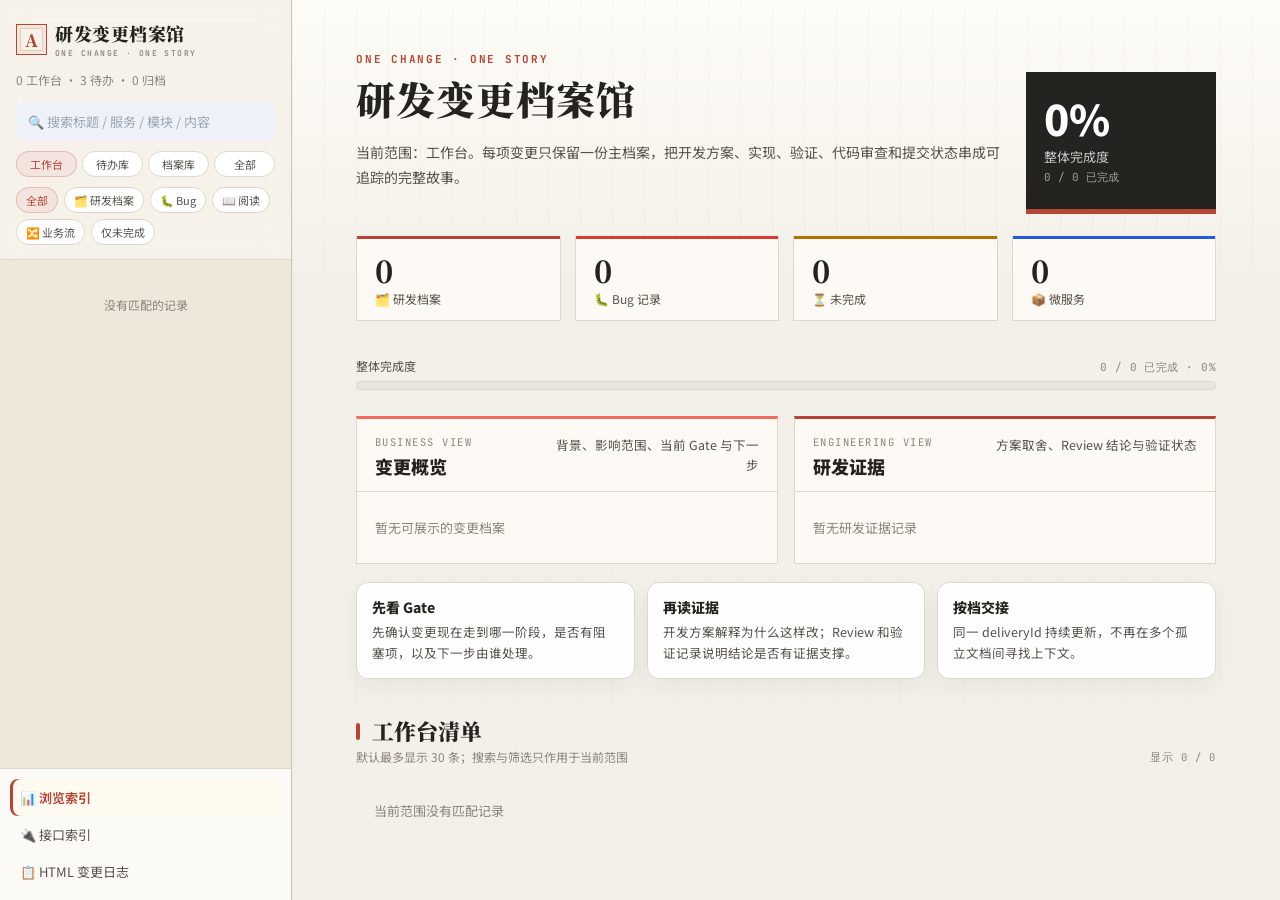
==== project-html/index.html @ c07be46c "feat: unify dev and review lifecycle board" ====
<!DOCTYPE html>
<html lang="zh-CN">
<head>
  <meta charset="UTF-8">
  <meta name="viewport" content="width=device-width, initial-scale=1.0">
  <title>研发变更档案馆</title>
  <link rel="preconnect" href="https://fonts.googleapis.com">
  <link href="https://fonts.googleapis.com/css2?family=Noto+Serif+SC:wght@400;700;900&family=Noto+Sans+SC:wght@400;500;700&family=JetBrains+Mono:wght@400;600&display=swap" rel="stylesheet">
  <script src="js/vendor/mermaid.min.js"></script>
  <script>if (typeof mermaid === 'undefined') document.write('<script src="https://cdn.jsdelivr.net/npm/mermaid@10/dist/mermaid.min.js"><\/script>');</script>
  <link rel="stylesheet" href="css/board.css?v=27">
</head>
<body>

<aside class="sidebar">
  <div class="sidebar-header">
    <div class="sidebar-title"><span class="brand-mark">A</span><span>研发变更档案馆<small>ONE CHANGE · ONE STORY</small></span></div>
    <div class="sidebar-sub" id="sub"></div>
    <input class="search" id="q" placeholder="🔍 搜索标题 / 服务 / 模块 / 内容" oninput="onSearch(this.value)">
    <div class="scope-filters" aria-label="记录范围">
      <button type="button" class="fpill" data-scope="workspace" onclick="setScope('workspace')">工作台</button>
      <button type="button" class="fpill" data-scope="backlog" onclick="setScope('backlog')">待办库</button>
      <button type="button" class="fpill" data-scope="archive" onclick="setScope('archive')">档案库</button>
      <button type="button" class="fpill" data-scope="all" onclick="setScope('all')">全部</button>
    </div>
    <div class="filters">
      <button type="button" class="fpill" data-k="all" onclick="setKind('all')">全部</button>
      <button type="button" class="fpill" data-k="doc" onclick="setKind('doc')">🗂️ 研发档案</button>
      <button type="button" class="fpill" data-k="bug" onclick="setKind('bug')">🐛 Bug</button>
      <button type="button" class="fpill" data-k="reading" onclick="setKind('reading')">📖 阅读</button>
      <button type="button" class="fpill" data-k="biz" onclick="setKind('biz')">🔀 业务流</button>
      <button type="button" class="fpill toggle" id="openPill" onclick="toggleOpen()">仅未完成</button>
    </div>
  </div>
  <div class="sidebar-body" id="sb"></div>
  <div class="sidebar-footer">
    <button type="button" class="log-btn" id="home-btn" onclick="showHome()">📊 浏览索引</button>
    <button type="button" class="log-btn" id="api-btn" onclick="showApis()">🔌 接口索引</button>
    <button type="button" class="log-btn" id="log-btn" onclick="showLog()">📋 HTML 变更日志</button>
  </div>
</aside>

<main class="main" id="main"></main>

<script src="data/changes.js"></script>
<script src="js/board.js?v=27"></script>
</body>
</html>
---- project-html/css/board.css ----
/* 研发变更档案馆 A 方案 — 编辑档案式技术评审稿
 * 与 skills/yan-dev-doc/assets/board/css/board.css 保持一致，修改时两处同步 */

:root {
  --paper: #f3f0e9;
  --paper-deep: #ebe6dc;
  --panel: #fffdf8;
  --panel-soft: #f8f4ec;
  --ink: #25231f;
  --ink-soft: #565149;
  --ink-faint: #8c857a;
  --line: #ded8cc;
  --line-strong: #bbb2a4;
  --accent: #b54534;
  --accent-soft: #f4e4df;
  --coral: #f26d5f;
  --coral-soft: #fff0ed;
  --blue: #245bdb;
  --blue-soft: #e8f0ff;
  --green: #2b8a57;
  --green-soft: #e8f7ef;
  --amber: #b76e00;
  --amber-soft: #fff5db;
  --red: #d83931;
  --red-soft: #fff0f0;
  --purple: #7a4fc7;
  --purple-soft: #f3edff;
  --teal: #0f8f9c;
  --teal-soft: #e8f8fa;
  --shadow: 0 18px 48px rgba(31, 35, 41, .08);
  --shadow-soft: 0 8px 22px rgba(31, 35, 41, .055);
  --mono: 'JetBrains Mono', Consolas, monospace;
  --serif: 'Noto Serif SC', 'Source Han Serif SC', 'Songti SC', 'SimSun', serif;
  --sans: 'Noto Sans SC', 'Source Han Sans SC', 'Microsoft YaHei', sans-serif;
}

*, *::before, *::after { box-sizing: border-box; margin: 0; padding: 0; }
html, body { height: 100%; }
body {
  font-family: var(--sans);
  font-size: 14px; color: var(--ink); background: var(--paper);
  display: flex; height: 100vh; overflow: hidden;
}
::selection { background: var(--accent); color: #fff; }

/* ── Sidebar ─────────────────────────────────────────── */
.sidebar {
  width: 292px; flex-shrink: 0; height: 100vh;
  background: #eee7da;
  border-right: 1px solid #cfc3b1;
  display: flex; flex-direction: column;
  box-shadow: 10px 0 28px rgba(31,35,41,.035);
}
.sidebar-header {
  padding: 20px 16px 14px; border-bottom: 1px solid var(--line); flex-shrink: 0;
  background: rgba(248,244,236,.88);
  backdrop-filter: blur(14px);
}
.sidebar-title {
  font-family: var(--serif); font-size: 18px; font-weight: 900; letter-spacing: .03em;
  color: var(--ink); display: flex; align-items: center; gap: 8px;
  padding-bottom: 10px;
}
.sidebar-title small { display: block; margin-top: 3px; font: 600 8px/1.2 var(--mono); letter-spacing: .18em; color: var(--ink-faint); }
.brand-mark {
  display: grid; place-items: center; width: 31px; height: 31px; flex: 0 0 31px;
  border: 1px solid var(--accent); color: var(--accent); font: 900 17px/1 var(--serif);
  box-shadow: inset 0 0 0 3px #eee7da, inset 0 0 0 4px rgba(181,69,52,.24);
}
.sidebar-sub { font-family: var(--sans); font-size: 12px; color: var(--ink-faint); margin-top: 2px; }
.search {
  width: 100%; margin-top: 14px; padding: 9px 11px;
  border: 1px solid transparent; border-radius: 8px;
  font-size: 13px; font-family: var(--sans); background: #eef2f8; color: var(--ink); outline: none;
  transition: background .16s ease, border-color .16s ease, box-shadow .16s ease;
}
.search:focus { background: #fff; border-color: rgba(181,69,52,.55); box-shadow: 0 0 0 3px rgba(181,69,52,.12); }
.search::placeholder { color: #9aa4b2; }
.filters { display: flex; flex-wrap: wrap; gap: 6px; margin-top: 10px; }
.fpill {
  font-size: 11px; padding: 4px 9px; border-radius: 999px; letter-spacing: 0;
  background: #fff; color: var(--ink-soft); border: 1px solid var(--line);
  cursor: pointer; user-select: none; font-family: var(--sans);
  transition: background .16s ease, color .16s ease, border-color .16s ease;
}
.fpill:hover { border-color: rgba(181,69,52,.42); color: var(--accent); }
.fpill.active { background: var(--accent-soft); color: var(--accent); border-color: rgba(181,69,52,.25); }
.fpill.toggle.active { background: var(--accent); color: #fff; border-color: var(--accent); }
.scope-filters { display: grid; grid-template-columns: repeat(4, minmax(0, 1fr)); gap: 5px; margin: 10px 0 7px; }
.scope-filters .fpill { justify-content: center; padding-inline: 4px; }
.sidebar-body { flex: 1; overflow-y: auto; padding: 8px 0; scrollbar-width: thin; }
.sidebar-body::-webkit-scrollbar { width: 4px; }
.sidebar-body::-webkit-scrollbar-thumb { background: #ccd4e0; border-radius: 2px; }
.sb-empty { text-align: center; color: var(--ink-faint); font-size: 12px; padding: 28px 12px; }
.sidebar-footer { flex-shrink: 0; border-top: 1px solid var(--line); padding: 10px; background: rgba(255,255,255,.78); }

/* ── Service / Module / Doc tree ─────────────────────── */
.svc-hd {
  display: flex; align-items: center; gap: 5px;
  padding: 8px 10px; margin: 3px 8px 2px; border-radius: 8px;
  cursor: pointer; user-select: none; width: calc(100% - 16px); border: 0; background: transparent; text-align: left;
  font-family: var(--sans); font-size: 13.5px; font-weight: 750; color: var(--ink);
}
.svc-hd:hover { background: rgba(255,253,248,.72); }

.mod-hd {
  display: flex; align-items: center; gap: 5px;
  padding: 6px 10px 6px 24px; margin: 1px 8px; border-radius: 8px;
  cursor: pointer; user-select: none; width: calc(100% - 16px); border: 0; background: transparent; text-align: left;
  font-size: 13px; font-weight: 500; color: var(--ink-soft);
}
.mod-hd:hover { background: rgba(255,253,248,.72); color: var(--accent); }
.chev { width: 14px; text-align: center; font-size: 9px; color: var(--ink-faint); transition: transform 0.15s; flex-shrink: 0; }
.chev.open { transform: rotate(90deg); }
.mod-ico { font-size: 14px; flex-shrink: 0; }
.mod-nm { flex: 1; overflow: hidden; text-overflow: ellipsis; white-space: nowrap; }
.mod-badge { font-family: var(--mono); font-size: 10px; color: var(--ink-faint); border: 1px solid var(--line); background: #fff; padding: 1px 7px; border-radius: 999px; flex-shrink: 0; }

.doc-item {
  display: flex; align-items: center; gap: 6px;
  padding: 7px 10px 7px 46px; margin: 1px 8px; border-radius: 8px;
  border: 0; background: transparent; text-align: left;
  cursor: pointer; font: 13px var(--sans); color: var(--ink-soft); width: calc(100% - 16px);
  white-space: nowrap; overflow: hidden;
  transition: background .16s ease, color .16s ease, box-shadow .16s ease;
}
.doc-item:hover { background: rgba(255,253,248,.72); color: var(--accent); }
.doc-item.active { background: #fffaf0; color: var(--accent); font-weight: 650; box-shadow: inset 3px 0 0 var(--accent); }
.doc-ico { font-size: 12px; flex-shrink: 0; color: var(--ink-faint); }
.doc-item.active .doc-ico { color: var(--accent); }
.doc-lbl { flex: 1; overflow: hidden; text-overflow: ellipsis; }
.sdot { width: 7px; height: 7px; border-radius: 50%; flex-shrink: 0; }
.tree-more {
  display: block; width: calc(100% - 54px); margin: 4px 10px 6px 44px; padding: 6px 8px;
  border: 1px dashed var(--line-strong); border-radius: 8px; background: #fff; color: var(--accent);
  font: 12px var(--sans); cursor: pointer;
}
.tree-more:hover { background: #eef3ff; }

.log-btn {
  display: flex; align-items: center; gap: 7px;
  padding: 9px 10px; border-radius: 8px; border: 0; background: transparent; text-align: left;
  cursor: pointer; font: 13px var(--sans); color: var(--ink-soft); user-select: none; width: 100%;
  transition: background .16s ease, color .16s ease;
}
.log-btn:hover { background: rgba(255,253,248,.72); color: var(--accent); }
.log-btn.active { color: var(--accent); background: #fffaf0; font-weight: 650; box-shadow: inset 3px 0 0 var(--accent); }

/* ── Main ────────────────────────────────────────────── */
.main {
  flex: 1; height: 100vh; overflow-y: auto;
  background: var(--paper);
  background-image:
    linear-gradient(90deg, rgba(74,63,48,.025) 1px, transparent 1px),
    linear-gradient(180deg, rgba(255,253,248,.9) 0, rgba(243,240,233,0) 280px);
  background-size: 32px 32px, 100% 100%;
}
.main::-webkit-scrollbar { width: 6px; }
.main::-webkit-scrollbar-thumb { background: var(--line-strong); border-radius: 3px; }

.empty-state { display: flex; flex-direction: column; align-items: center; justify-content: center; height: 100%; gap: 10px; color: var(--ink-faint); }
.empty-ico { font-size: 40px; opacity: 0.3; }

/* ── Document view ───────────────────────────────────── */
.doc-view { max-width: 1040px; margin: 0 auto; padding: 52px 64px 110px; counter-reset: plan-section; }
.doc-intro { font-size: 14px; color: var(--ink-soft); margin: 8px 0 24px; line-height: 1.8; max-width: 760px; }

.breadcrumb {
  font-family: var(--mono); font-size: 11px; letter-spacing: .08em;
  color: var(--ink-faint); margin-bottom: 18px;
  display: flex; align-items: center; gap: 7px; flex-wrap: wrap;
}
.bc-sep { color: var(--accent); }

.doc-h1 {
  font-family: var(--serif); font-size: 39px; font-weight: 900; color: var(--ink);
  line-height: 1.28; letter-spacing: .025em; margin-bottom: 16px;
}
/* 导语（标题下的一句话提要，编辑部「标题导语」式排版） */
.doc-lead {
  font-family: var(--serif); font-size: 17px; font-weight: 500; color: var(--ink-soft);
  line-height: 1.9; margin: 0 0 22px; padding: 4px 0 4px 20px; border-left: 3px solid var(--accent); background: transparent; border-radius: 0;
}

.tags { display: flex; gap: 6px; flex-wrap: wrap; margin-bottom: 12px; }
.tag {
  display: inline-flex; align-items: center; padding: 4px 10px; border-radius: 999px;
  font: 650 12px var(--sans); letter-spacing: 0; border: 1px solid transparent;
}
.tag.clickable { cursor: pointer; }
.tag.clickable:hover { filter: brightness(0.96); }
.t-新功能   { background: var(--blue-soft); color: var(--blue); border-color: #aec7d6; }
.t-Bug修复  { background: var(--red-soft); color: var(--red); border-color: #dcb3b3; }
.t-重构     { background: var(--green-soft); color: var(--green); border-color: #b7cfbf; }
.t-性能优化 { background: var(--amber-soft); color: var(--amber); border-color: #ddc794; }
.t-设计     { background: var(--purple-soft); color: var(--purple); border-color: #c5b6d9; }
.t-API联调  { background: var(--teal-soft); color: var(--teal); border-color: #a8ccc8; }
.t-代码阅读 { background: var(--purple-soft); color: var(--purple); border-color: #c5b6d9; }
.t-代码审查 { background: var(--amber-soft); color: var(--amber); border-color: #ddc794; }
.t-业务流   { background: var(--teal-soft); color: var(--teal); border-color: #a8ccc8; }
.t-配置变更 { background: var(--paper-deep); color: var(--ink-soft); border-color: var(--line); }
.t-status-草稿   { background: var(--paper-deep); color: var(--ink-faint); border-color: var(--line); }
.t-status-进行中 { background: var(--amber-soft); color: var(--amber); border-color: #ddc794; }
.t-status-已完成 { background: var(--green-soft); color: var(--green); border-color: #b7cfbf; }
.t-cplx { background: #fff; color: var(--ink-faint); border-color: var(--line); }

.doc-meta {
  display: flex; align-items: center; gap: 18px; flex-wrap: wrap;
  font-family: var(--mono); font-size: 11px; letter-spacing: .04em; color: var(--ink-faint);
  padding: 12px 0 20px; border-bottom: 1px solid var(--line-strong); margin-bottom: 0;
}
.md-link { color: var(--accent); text-decoration: none; font-size: 11px; font-family: var(--mono); letter-spacing: .04em; font-weight: 700; }
.md-link:hover { text-decoration: underline; }

/* 详情页首屏摘要：让读者先拿到结论，再决定是否深读 */
.quick-brief {
  background: transparent; border: 0; border-top: 3px solid var(--ink); border-bottom: 1px solid var(--line-strong);
  box-shadow: none;
  margin: 34px 0 38px; padding: 20px 0 24px; border-radius: 0;
}
.qb-head {
  display: flex; align-items: baseline; justify-content: space-between; gap: 16px;
  padding-bottom: 14px; margin-bottom: 16px; border-bottom: 1px solid var(--line);
}
.qb-head > span:first-child {
  font-family: var(--serif); font-size: 21px; font-weight: 900; color: var(--ink);
}
.qb-action {
  max-width: 360px; font-size: 12px; color: var(--accent); line-height: 1.65; text-align: right;
}
.qb-grid { display: grid; grid-template-columns: repeat(2, minmax(0, 1fr)); column-gap: 40px; row-gap: 18px; }
.qb-item { min-width: 0; padding-top: 2px; }
.qb-k {
  font-family: var(--mono); font-size: 10.5px; letter-spacing: .12em;
  color: var(--ink-faint); margin-bottom: 3px;
}
.qb-v { font-family: var(--serif); font-size: 14.5px; line-height: 1.85; color: var(--ink-soft); }

/* 判断依据、假设、冲突与待确认 */
.risk-notes { margin: -8px 0 38px; padding: 18px 0 4px; border-bottom: 1px solid var(--line); }
.risk-title {
  font-family: var(--mono); font-size: 11px; letter-spacing: .16em;
  color: var(--ink-faint); margin-bottom: 10px;
}
.risk-grid { display: grid; grid-template-columns: repeat(2, minmax(0, 1fr)); gap: 20px 28px; }
.risk-card {
  background: transparent; border: 0; border-radius: 0;
  padding: 0 0 0 14px; box-shadow: none; border-left: 3px solid var(--line-strong);
}
.risk-blocker { border-left-color: var(--red); }
.risk-conflict { border-left-color: var(--amber); }
.risk-assumption { border-left-color: var(--blue); }
.risk-question { border-left-color: var(--purple); }
.risk-card-title { font-size: 13.5px; font-weight: 850; color: var(--ink); margin-bottom: 7px; }
.risk-card ul { list-style: none; display: flex; flex-direction: column; gap: 6px; }
.risk-card li { font-size: 12.8px; line-height: 1.65; color: var(--ink-soft); overflow-wrap: anywhere; }
.risk-card li::before { content: "·"; color: var(--accent); font-weight: 700; margin-right: 6px; }

/* 详情页导读（章节快速跳转） */
.doc-toc { position: sticky; top: 0; z-index: 8; display: flex; flex-wrap: wrap; align-items: center; gap: 4px 14px; margin: 0 0 34px; padding: 12px 0; border: 0; border-bottom: 1px solid var(--line-strong); background: rgba(243,240,233,.94); border-radius: 0; backdrop-filter: blur(12px); }
.toc-lbl { font-family: var(--mono); font-size: 10.5px; letter-spacing: .14em; color: var(--ink-faint); margin-right: 4px; }
.toc-chip { font-size: 12px; padding: 3px 0; border-radius: 0; background: transparent; color: var(--ink-soft); border: 0; border-bottom: 1px solid transparent; text-decoration: none; cursor: pointer; }
.toc-chip:hover { border-bottom-color: var(--accent); color: var(--accent); }

/* ── Sections ─────────────────────────────────────────── */
.sec { counter-increment: plan-section; margin: 0; background: transparent; border: 0; border-top: 1px solid var(--line-strong); border-radius: 0; padding: 32px 0 36px; box-shadow: none; scroll-margin-top: 64px; }
.sec-title {
  font-family: var(--serif); font-size: 22px; font-weight: 900; color: var(--ink);
  margin-bottom: 18px; display: flex; align-items: baseline; gap: 12px;
}
.sec-title::before { content: ""; width: 4px; height: 17px; background: var(--accent); border-radius: 999px; transform: none; flex-shrink: 0; }
.doc-view > .sec .sec-title::before { content: counter(plan-section, decimal-leading-zero); width: auto; height: auto; background: none; border-radius: 0; font: 600 11px/1 var(--mono); letter-spacing: .08em; color: var(--accent); }
.sec-body { font-family: var(--serif); font-size: 15px; color: var(--ink-soft); line-height: 1.95; }
/* 叙述段落（para() 渲染，看板内容面向人类撰写，\n 分段） */
.para { margin-bottom: 12px; }
.para:last-child { margin-bottom: 0; }
.para p { font-family: var(--serif); font-size: 15px; color: var(--ink-soft); line-height: 1.95; margin-bottom: 12px; }
.para p:last-child { margin-bottom: 0; }

/* Scope pills */
.scope-row { display: flex; gap: 8px; flex-wrap: wrap; margin-top: 8px; align-items: center; }
.scope-in  { background: var(--green-soft); color: var(--green); border: 1px solid #b7cfbf; padding: 2px 10px; border-radius: 2px; font-size: 12px; }
.scope-out { background: var(--red-soft); color: var(--red); border: 1px solid #dcb3b3; padding: 2px 10px; border-radius: 2px; font-size: 12px; }
.scope-label { font-family: var(--mono); font-size: 11px; color: var(--ink-faint); margin-right: 4px; }

/* Checklist */
.checklist { list-style: none; display: flex; flex-direction: column; gap: 6px; }
.checklist li { display: flex; align-items: flex-start; gap: 9px; font-family: var(--serif); font-size: 15px; color: var(--ink-soft); line-height: 1.85; }
.checklist li::before { content: "☐"; color: var(--accent); flex-shrink: 0; margin-top: 1px; }

/* Tables（接口 / 变更 / 索引共用基调） */
.api-table, .ctable { width: 100%; border-collapse: separate; border-spacing: 0; font: 13px var(--sans); margin-bottom: 16px; background: var(--panel); border: 1px solid var(--line); border-radius: 0; overflow: hidden; }
.api-table th, .ctable th {
  text-align: left; padding: 8px 12px;
  background: #f4f7fc; color: var(--ink); font-weight: 700; font-size: 12px; letter-spacing: 0; white-space: nowrap;
}
.api-table td, .ctable td { padding: 8px 12px; border-bottom: 1px solid var(--line); color: var(--ink-soft); vertical-align: top; }
.api-table tr:nth-child(even) td, .ctable tr:nth-child(even) td { background: #fafbfe; }
.method { display: inline-block; padding: 1px 8px; border-radius: 2px; font-size: 11px; font-weight: 600; font-family: var(--mono); border: 1px solid transparent; }
.m-GET    { background: var(--green-soft); color: var(--green); border-color: #b7cfbf; }
.m-POST   { background: var(--blue-soft); color: var(--blue); border-color: #aec7d6; }
.m-PUT    { background: var(--amber-soft); color: var(--amber); border-color: #ddc794; }
.m-DELETE { background: var(--red-soft); color: var(--red); border-color: #dcb3b3; }
.m-PATCH  { background: var(--purple-soft); color: var(--purple); border-color: #c5b6d9; }
.api-url  { font-family: var(--mono); font-size: 12px; color: var(--blue); }

details { margin-top: 8px; }
summary { cursor: pointer; font-family: var(--mono); font-size: 11px; letter-spacing: .08em; color: var(--ink-faint); user-select: none; padding: 4px 0; }
summary:hover { color: var(--accent); }
.json-block {
  font-family: var(--mono); font-size: 12px; line-height: 1.7;
  background: #222a36; color: #dfe6f0; border-left: 3px solid var(--accent); border-radius: 2px;
  padding: 12px 14px; margin-top: 6px; white-space: pre-wrap; word-break: break-all;
}

/* Flowchart */
.mermaid-wrap {
  padding: 24px; background: var(--panel); border: 1px solid var(--line); border-radius: 0;
  box-shadow: none;
  overflow-x: auto; text-align: center;
}
.flowchart-fallback { font-family: var(--mono); font-size: 12px; background: var(--paper-deep); border: 1px solid var(--line); padding: 12px; white-space: pre; color: var(--ink-soft); text-align: left; }

/* Key impl */
.keyimpl-list { display: flex; flex-direction: column; gap: 10px; }
.keyimpl-item { padding: 12px 0 12px 18px; background: transparent; border: 0; border-left: 3px solid var(--accent); border-radius: 0; }
.ki-title { font-family: var(--serif); font-size: 16px; font-weight: 800; color: var(--ink); margin-bottom: 5px; }
.ki-desc  { font-family: var(--serif); font-size: 14.5px; color: var(--ink-soft); line-height: 1.85; }

/* Biz-flow rich blocks */
.biz-role-grid { display: grid; grid-template-columns: repeat(2, minmax(0, 1fr)); gap: 12px; }
.biz-role-card {
  background: #fff; border: 1px solid var(--line); border-left: 4px solid var(--coral);
  border-radius: 10px; padding: 14px 15px; box-shadow: var(--shadow-soft);
}
.biz-role-title { font-size: 14px; font-weight: 850; color: var(--ink); margin-bottom: 4px; }
.biz-role-sub { font-family: var(--mono); font-size: 10.5px; letter-spacing: .08em; color: var(--ink-faint); margin-bottom: 7px; }
.biz-role-desc { font-size: 13px; line-height: 1.7; color: var(--ink-soft); margin-bottom: 8px; }
.biz-role-entry {
  display: inline-block; font-family: var(--mono); font-size: 11.5px; color: var(--blue);
  background: var(--blue-soft); border: 1px solid #aec7d6; padding: 2px 7px; border-radius: 4px;
}
.stage-list { display: flex; flex-direction: column; gap: 14px; }
.stage-card { background: #fff; border: 1px solid var(--line); border-radius: 10px; overflow: hidden; box-shadow: var(--shadow-soft); }
.stage-head {
  display: flex; align-items: baseline; justify-content: space-between; gap: 12px;
  background: #f4f7fc; border-bottom: 1px solid var(--line); padding: 11px 14px;
}
.stage-title { font-size: 14px; font-weight: 850; color: var(--ink); }
.stage-trigger { font-family: var(--mono); font-size: 10.5px; letter-spacing: .06em; color: var(--ink-faint); text-align: right; }
.stage-summary { padding: 12px 14px 0; color: var(--ink-soft); line-height: 1.75; font-size: 13.5px; }
.stage-table { margin: 12px 14px 14px; width: calc(100% - 28px); }

.ctable code { font-family: var(--mono); font-size: 12px; background: var(--paper-deep); border: 1px solid var(--line); padding: 1px 6px; border-radius: 2px; color: var(--blue); }
.abadge { display: inline-block; padding: 1px 8px; border-radius: 2px; font-size: 12px; font-weight: 500; border: 1px solid transparent; }
.a-新增 { background: var(--green-soft); color: var(--green); border-color: #b7cfbf; }
.a-修改 { background: var(--amber-soft); color: var(--amber); border-color: #ddc794; }
.a-删除 { background: var(--red-soft); color: var(--red); border-color: #dcb3b3; }

/* Bug severity */
.t-P0 { background: var(--red-soft); color: var(--red); border-color: #dcb3b3; }
.t-P1 { background: var(--accent-soft); color: var(--accent); border-color: #ddb09a; }
.t-P2 { background: var(--amber-soft); color: var(--amber); border-color: #ddc794; }
.t-P3 { background: var(--paper-deep); color: var(--ink-faint); border-color: var(--line); }
/* Bug status */
.t-status-未修复 { background: var(--red-soft); color: var(--red); border-color: #dcb3b3; }
.t-status-修复中 { background: var(--amber-soft); color: var(--amber); border-color: #ddc794; }
.t-status-已修复 { background: var(--green-soft); color: var(--green); border-color: #b7cfbf; }
.t-status-已验证 { background: var(--blue-soft); color: var(--blue); border-color: #aec7d6; }
/* Bug sidebar item */
.doc-item.bug .doc-ico { color: var(--red); }
.doc-item.active.bug { background: var(--red-soft); border-left-color: var(--red); color: var(--red); box-shadow: inset 3px 0 0 var(--red); }
.doc-item.active.bug .doc-ico { color: var(--red); }
/* Bug view bits */
.sub-label { font-family: var(--mono); font-size: 11px; letter-spacing: .1em; color: var(--ink-faint); margin: 14px 0 6px; }
.repro-ol { padding-left: 20px; color: var(--ink-soft); font-size: 14px; line-height: 1.8; }
.val-exp { color: var(--green); }
.val-act { color: var(--red); }

/* ── Home (浏览索引) ─────────────────────────────────── */
.home-hero {
  display: grid; grid-template-columns: minmax(0, 1fr) 190px; gap: 20px; align-items: end;
  margin-bottom: 22px;
}
.home-kicker {
  font-family: var(--mono); font-size: 11px; letter-spacing: .16em; color: var(--accent);
  margin-bottom: 8px; font-weight: 700;
}
.home-health {
  background: linear-gradient(135deg, #3370ff 0%, #1f4fd6 100%); color: #fff; border-radius: 16px; padding: 18px;
  box-shadow: 0 18px 42px rgba(51,112,255,.22); min-height: 142px; display: flex; flex-direction: column; justify-content: center;
}
.health-num { font-size: 42px; font-weight: 850; line-height: 1; }
.health-label { margin-top: 8px; font-size: 13px; color: rgba(255,255,255,.76); }
.health-sub { margin-top: 4px; font-family: var(--mono); font-size: 11px; color: rgba(255,255,255,.56); }

.home-stats { display: flex; gap: 14px; margin: 4px 0 36px; flex-wrap: wrap; }
.stat-card {
  flex: 1; min-width: 130px; background: rgba(255,255,255,.96); border: 1px solid var(--line);
  box-shadow: var(--shadow-soft);
  padding: 16px 18px 13px; position: relative; border-radius: 12px;
}
.stat-card::before { content: ""; position: absolute; top: 0; left: 0; width: 100%; height: 3px; background: var(--accent); }
.stat-card.sc-red::before { background: var(--red); }
.stat-card.sc-purple::before { background: var(--purple); }
.stat-card.sc-amber::before { background: var(--amber); }
.stat-card.sc-blue::before { background: var(--blue); }
.stat-card.sc-green::before { background: var(--green); }
.stat-card.sc-teal::before { background: var(--teal); }
.stat-num { font-family: var(--sans); font-size: 30px; font-weight: 850; color: var(--ink); line-height: 1.2; }
.stat-lbl { font-size: 12px; color: var(--ink-soft); margin-top: 2px; }

/* 整体完成度进度条 */
.progress-wrap { margin: 0 0 36px; }
.progress-hd { display: flex; justify-content: space-between; align-items: baseline; margin-bottom: 6px; font-size: 12px; color: var(--ink-soft); }
.progress-pct { font-family: var(--mono); font-size: 11px; letter-spacing: .04em; color: var(--ink-faint); }
.progress-bar { height: 9px; background: var(--paper-deep); border: 1px solid var(--line); overflow: hidden; border-radius: 999px; }
.progress-fill { height: 100%; background: linear-gradient(90deg, var(--accent), #15c8a8); transition: width .3s ease; }

/* 业务/研发双视角入口 */
.role-grid { display: grid; grid-template-columns: repeat(2, minmax(0, 1fr)); gap: 16px; margin: -10px 0 30px; }
.role-card {
  background: rgba(255,255,255,.96); border: 1px solid var(--line); border-radius: 14px;
  box-shadow: var(--shadow); overflow: hidden;
}
.role-card.role-biz { border-top: 4px solid var(--coral); }
.role-card.role-dev { border-top: 4px solid var(--accent); }
.role-head { padding: 16px 18px 12px; border-bottom: 1px solid var(--line); display: flex; justify-content: space-between; gap: 16px; align-items: flex-start; }
.role-kicker { font-family: var(--mono); font-size: 10.5px; letter-spacing: .14em; color: var(--ink-faint); margin-bottom: 4px; }
.role-h { font-size: 18px; font-weight: 850; color: var(--ink); }
.role-sub { font-size: 12.5px; line-height: 1.6; color: var(--ink-soft); max-width: 210px; text-align: right; }
.role-row {
  display: grid; grid-template-columns: minmax(0, 1fr) 132px; gap: 14px;
  padding: 13px 18px; border-bottom: 1px solid var(--line); cursor: pointer;
}
.role-row:last-child { border-bottom: 0; }
.role-row:hover { background: #f7faff; }
.role-title { display: flex; align-items: center; gap: 7px; font-weight: 750; color: var(--ink); line-height: 1.35; }
.role-desc { margin-top: 4px; font-size: 12.5px; line-height: 1.55; color: var(--ink-soft); }
.role-side { display: flex; flex-direction: column; align-items: flex-end; gap: 8px; justify-content: center; }
.role-path { font-family: var(--mono); font-size: 10.5px; color: var(--ink-faint); text-align: right; overflow-wrap: anywhere; }
.role-empty { padding: 26px 18px; color: var(--ink-faint); font-size: 13px; }

/* 首页阅读路线 */
.reader-guide { display: grid; grid-template-columns: repeat(3, minmax(0, 1fr)); gap: 12px; margin: -12px 0 36px; }
.guide-card { background: rgba(255,255,255,.96); border: 1px solid var(--line); padding: 14px 15px; border-radius: 12px; box-shadow: var(--shadow-soft); }
.guide-title { font-family: var(--sans); font-size: 14px; font-weight: 800; color: var(--ink); margin-bottom: 5px; }
.guide-text { font-size: 12.5px; line-height: 1.65; color: var(--ink-soft); }

.recent { margin-bottom: 40px; }
.recent-item { display: flex; align-items: center; gap: 8px; padding: 10px 12px; font-size: 13px; border: 1px solid var(--line); border-radius: 10px; background: rgba(255,255,255,.96); margin-bottom: 8px; box-shadow: 0 1px 2px rgba(31,35,41,.03); }
.recent-title { cursor: pointer; color: var(--ink); flex: 1; overflow: hidden; text-overflow: ellipsis; white-space: nowrap; border: 0; padding: 0; background: transparent; font: inherit; text-align: left; }
.recent-title:hover { color: var(--accent); }
.recent-path { font-family: var(--mono); font-size: 11px; color: var(--ink-faint); white-space: nowrap; }

.idx-svc { margin-bottom: 40px; }
.idx-svc-title {
  font-family: var(--sans); font-size: 19px; font-weight: 850; color: var(--ink);
  border-bottom: 1px solid var(--line); padding-bottom: 10px; margin-bottom: 16px;
  display: flex; align-items: baseline; gap: 10px;
}
.idx-svc-badge { font-family: var(--mono); font-size: 10.5px; font-weight: 400; letter-spacing: .1em; color: var(--ink-faint); }
.idx-mod { margin-bottom: 20px; }
.idx-mod-title { font-size: 13.5px; font-weight: 700; color: var(--blue); margin-bottom: 8px; display: flex; align-items: center; gap: 6px; }
.idx-table { width: 100%; border-collapse: separate; border-spacing: 0; font-size: 13px; background: rgba(255,255,255,.96); border: 1px solid var(--line); border-radius: 12px; overflow: hidden; box-shadow: var(--shadow-soft); }
.idx-table td { padding: 7px 10px; border-bottom: 1px solid var(--line); vertical-align: middle; }
.idx-table tr:nth-child(even) td { background: #fafbfe; }
.idx-table tr:last-child td { border-bottom: none; }
/* 未完成记录：首列加琥珀色左标，扫一眼就知道哪些还没收尾 */
.idx-table tr.idx-open td:first-child { border-left: 3px solid var(--amber); }
.idx-title { cursor: pointer; color: var(--ink); border: 0; padding: 0; background: transparent; font: inherit; text-align: left; }
.idx-title:hover { color: var(--accent); }
.fpill:focus-visible, .log-btn:focus-visible, .svc-hd:focus-visible, .mod-hd:focus-visible,
.doc-item:focus-visible, .idx-title:focus-visible, .recent-title:focus-visible,
.tag.clickable:focus-visible, [role="button"]:focus-visible {
  outline: 3px solid rgba(36,91,219,.35);
  outline-offset: 2px;
}
/* 索引行标题下的一句话导语 */
.idx-lead { font-size: 12px; color: var(--ink-faint); line-height: 1.5; margin-top: 3px; max-width: 560px; }
.idx-date { font-family: var(--mono); color: var(--ink-faint); font-size: 11px; white-space: nowrap; }
.idx-status { font-size: 12px; white-space: nowrap; display: inline-flex; align-items: center; gap: 5px; color: var(--ink-soft); }
.idx-path { width: 150px; max-width: 180px; font-family: var(--mono); font-size: 10.5px; color: var(--ink-faint); overflow-wrap: anywhere; }
.bounded-list { margin: 4px 0 40px; }
.home-list-head { display: flex; justify-content: space-between; align-items: flex-end; gap: 16px; margin-bottom: 10px; }
.home-list-head .sec-title { margin-bottom: 2px; }
.home-list-sub { font-size: 12px; color: var(--ink-faint); }
.load-more {
  display: block; width: 100%; margin-top: 10px; padding: 10px 14px;
  border: 1px solid var(--line); border-radius: 10px; background: rgba(255,255,255,.96);
  color: var(--accent); font: 650 13px var(--sans); cursor: pointer; box-shadow: var(--shadow-soft);
}
.load-more:hover { background: #eef3ff; border-color: rgba(51,112,255,.25); }

/* ── A 方案：一事一档生命周期 ───────────────────────── */
.delivery-view { position: relative; }
.delivery-kicker {
  margin-bottom: 8px; color: var(--accent);
  font: 700 10px/1.4 var(--mono); letter-spacing: .18em;
}
.delivery-gate-tag, .delivery-index-gate, .review-state-tag {
  border-color: #d7b8ae; background: #fff8f4; color: var(--accent);
}
.delivery-progress {
  display: grid; grid-template-columns: repeat(5, minmax(0, 1fr));
  margin: 34px 0 26px; border-top: 1px solid var(--line-strong); border-bottom: 1px solid var(--line-strong);
  background: rgba(255,253,248,.52);
}
.delivery-step {
  position: relative; min-width: 0; padding: 15px 8px 15px 24px;
  display: grid; grid-template-columns: auto 1fr; align-items: center; gap: 2px 7px;
  border-right: 1px solid var(--line);
}
.delivery-step:last-child { border-right: 0; }
.delivery-dot {
  position: absolute; left: 9px; top: 50%; width: 7px; height: 7px;
  margin-top: -3px; border: 1px solid var(--line-strong); border-radius: 50%; background: var(--paper);
}
.delivery-step-num { font: 600 9px/1 var(--mono); letter-spacing: .08em; color: var(--ink-faint); }
.delivery-step strong { grid-column: 2; font: 700 12px/1.2 var(--sans); color: var(--ink-soft); }
.delivery-step.done .delivery-dot { background: var(--green); border-color: var(--green); }
.delivery-step.done strong { color: var(--green); }
.delivery-step.current { background: var(--accent-soft); }
.delivery-step.current .delivery-dot { background: var(--accent); border-color: var(--accent); box-shadow: 0 0 0 4px rgba(181,69,52,.12); }
.delivery-step.current strong { color: var(--accent); }
.delivery-step.blocked { background: var(--red-soft); }
.delivery-step.blocked .delivery-dot { background: var(--red); border-color: var(--red); }
.delivery-step.blocked strong { color: var(--red); }
.delivery-overview {
  display: grid; grid-template-columns: repeat(2, minmax(0, 1fr));
  border-top: 3px double var(--ink); border-bottom: 1px solid var(--line-strong); margin-bottom: 34px;
}
.delivery-card {
  min-width: 0; padding: 24px 26px 26px 0; border-bottom: 1px solid var(--line);
}
.delivery-card:nth-child(odd) { padding-right: 28px; border-right: 1px solid var(--line); }
.delivery-card:nth-child(even) { padding-left: 28px; }
.delivery-card:nth-last-child(-n+2) { border-bottom: 0; }
.delivery-card-label {
  margin-bottom: 9px; color: var(--accent);
  font: 700 10px/1.3 var(--mono); letter-spacing: .14em; text-transform: uppercase;
}
.delivery-card h2 { margin-bottom: 11px; font: 900 21px/1.35 var(--serif); color: var(--ink); }
.delivery-card p { font: 14.5px/1.8 var(--serif); color: var(--ink-soft); }
.delivery-empty { color: var(--ink-faint) !important; }
.delivery-callout {
  margin-top: 14px; padding: 10px 0 0 14px; border-left: 3px solid var(--accent);
  font: 13px/1.7 var(--sans); color: var(--ink-soft);
}
.delivery-callout b { display: block; margin-bottom: 2px; color: var(--ink); font-size: 11px; letter-spacing: .08em; }
.review-event { margin-top: 2px; }
.review-event-head { display: flex; justify-content: space-between; align-items: baseline; gap: 12px; margin-bottom: 8px; }
.review-event-head > div { display: flex; align-items: center; gap: 8px; min-width: 0; }
.review-event-head strong { font-size: 13px; color: var(--ink); }
.review-mode {
  padding: 2px 6px; border: 1px solid var(--line-strong); color: var(--accent);
  font: 700 9px/1.3 var(--mono); letter-spacing: .06em; text-transform: uppercase;
}
.review-date { flex: 0 0 auto; font: 10px/1 var(--mono); color: var(--ink-faint); }
.finding-list { display: flex; flex-direction: column; gap: 5px; margin-top: 10px; }
.finding-row {
  display: grid; grid-template-columns: 54px minmax(0, 1fr) auto; gap: 8px; align-items: start;
  padding: 7px 0; border-top: 1px dotted var(--line); font: 12px/1.55 var(--sans);
}
.finding-id { font: 700 10px/1.5 var(--mono); color: var(--accent); }
.finding-state { font: 600 10px/1.5 var(--mono); color: var(--ink-faint); }
.finding-row.finding-fixed .finding-state, .finding-row.finding-closed .finding-state { color: var(--green); }
.review-empty { margin-top: 10px; padding-top: 8px; border-top: 1px dotted var(--line); font-size: 12px; color: var(--green); }
.review-evidence { display: flex; flex-wrap: wrap; gap: 5px 12px; margin-top: 10px; font: 10px/1.5 var(--mono); color: var(--ink-faint); }
.review-timeline { display: flex; flex-direction: column; gap: 22px; }
.review-timeline .review-event { padding: 0 0 22px 18px; border-left: 2px solid var(--line-strong); border-bottom: 1px solid var(--line); }

/* 首页也使用编辑档案式外壳 */
.home-health {
  background: var(--ink); border-radius: 0; box-shadow: none; border-bottom: 5px solid var(--accent);
}
.stat-card, .role-card, .idx-table, .recent-item, .load-more {
  border-radius: 0; box-shadow: none; background: rgba(255,253,248,.82);
}
.stat-card { border-top: 0; }
.stat-num { font-family: var(--serif); }
.role-card.role-biz, .role-card.role-dev { border-top-width: 3px; }
.idx-mod-title { color: var(--accent); }

/* Timeline (changelog view) */
.timeline { display: flex; flex-direction: column; gap: 0; }
.tl-item { display: flex; gap: 0; padding-bottom: 0; }
.tl-left { display: flex; flex-direction: column; align-items: center; width: 20px; flex-shrink: 0; margin-top: 5px; }
.tl-dot { width: 9px; height: 9px; background: var(--accent); transform: rotate(45deg); flex-shrink: 0; }
.tl-line { flex: 1; width: 1px; background: var(--line-strong); margin: 4px 0; min-height: 24px; }
.tl-item:last-child .tl-line { display: none; }
.tl-right { padding: 0 0 24px 14px; flex: 1; }
.tl-date { font-family: var(--mono); font-size: 11px; letter-spacing: .08em; color: var(--ink-faint); margin-bottom: 3px; }
.tl-desc { font-size: 14px; color: var(--ink-soft); line-height: 1.6; }

@media (max-width: 980px) {
  .doc-view { padding: 34px 30px 80px; }
  .doc-h1 { font-size: 33px; }
  .qb-head { flex-direction: column; align-items: flex-start; gap: 6px; }
  .qb-action { text-align: left; }
  .qb-grid, .risk-grid, .reader-guide, .role-grid, .home-hero, .biz-role-grid, .delivery-overview { grid-template-columns: 1fr; }
  .delivery-card, .delivery-card:nth-child(odd), .delivery-card:nth-child(even) { padding: 22px 0; border-right: 0; border-bottom: 1px solid var(--line); }
  .delivery-card:last-child { border-bottom: 0; }
  .role-sub { text-align: left; max-width: none; }
  .role-row { grid-template-columns: 1fr; }
  .role-side { align-items: flex-start; }
}

@media (max-width: 840px) {
  html, body { height: auto; min-height: 100%; }
  body { display: block; min-height: 100vh; overflow: auto; }
  .sidebar {
    width: 100%; height: auto; max-height: 46vh;
    border-right: 0; border-bottom: 1px solid var(--line);
    box-shadow: 0 10px 28px rgba(31,35,41,.05);
  }
  .sidebar-header { padding: 16px 14px 12px; }
  .sidebar-body { max-height: 18vh; }
  .sidebar-footer { display: grid; grid-template-columns: repeat(3, minmax(0, 1fr)); gap: 4px; }
  .log-btn { justify-content: center; text-align: center; padding-inline: 6px; }
  .main { height: auto; min-height: 54vh; overflow: visible; }
  .doc-view { padding: 28px 18px 64px; }
  .doc-h1 { font-size: 28px; }
  .doc-lead { font-size: 15px; padding-left: 14px; }
  .doc-meta { gap: 10px 14px; }
  .doc-toc { position: static; }
  .delivery-progress { grid-template-columns: 1fr; }
  .delivery-step, .delivery-step:last-child { border-right: 0; border-bottom: 1px solid var(--line); }
  .delivery-step:last-child { border-bottom: 0; }
  .home-stats { gap: 8px; }
  .stat-card { min-width: calc(50% - 4px); }
  .bounded-list, .sec-body { overflow-x: auto; }
  .idx-table, .api-table, .ctable { min-width: 640px; }
}
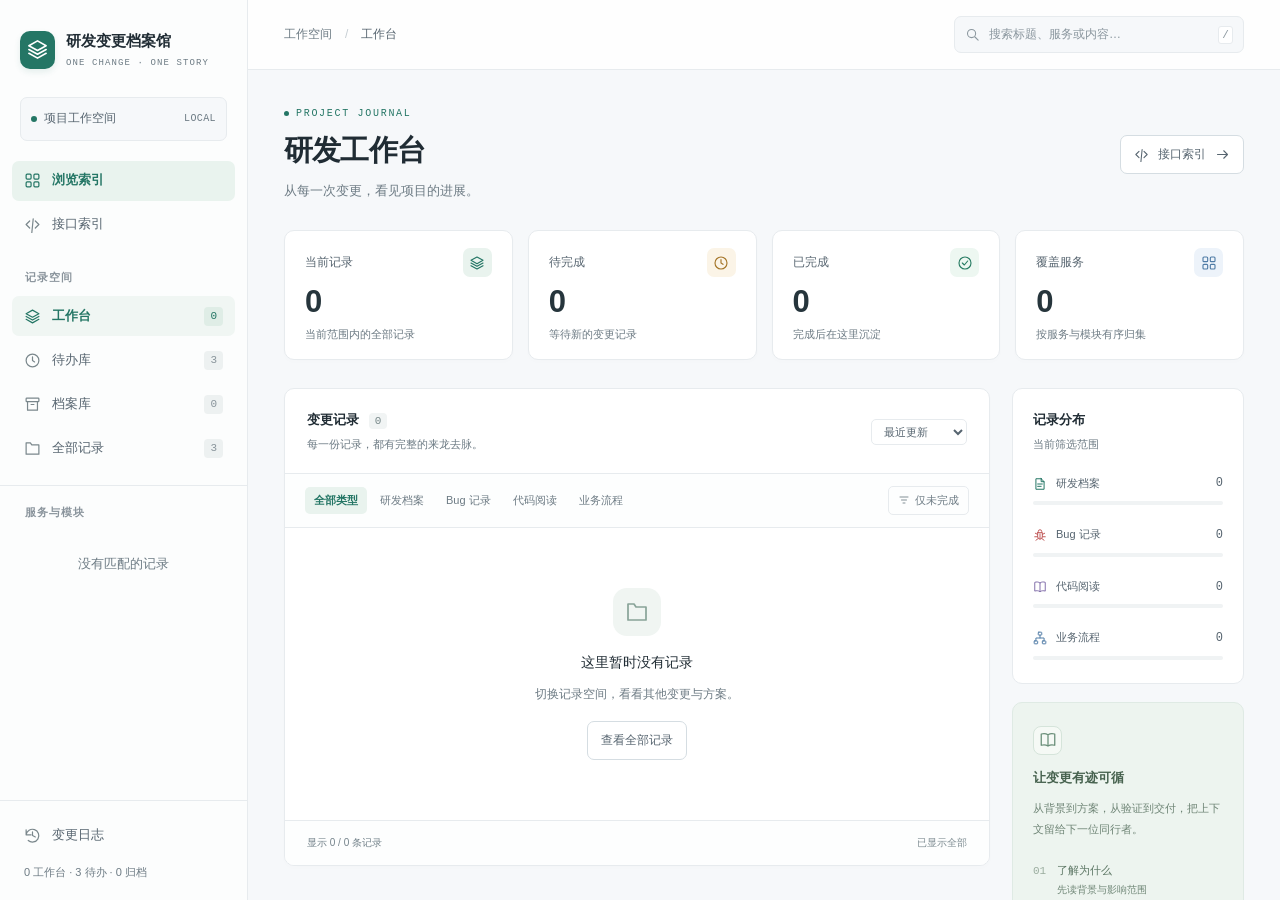
==== commit 525a5d70: "重构研发看板为浅色工作台并完善移动端体验" ====
--- a/project-html/index.html
+++ b/project-html/index.html
@@ -3,46 +3,49 @@
 <head>
   <meta charset="UTF-8">
   <meta name="viewport" content="width=device-width, initial-scale=1.0">
+  <meta name="theme-color" content="#f6f8fa">
   <title>研发变更档案馆</title>
-  <link rel="preconnect" href="https://fonts.googleapis.com">
-  <link href="https://fonts.googleapis.com/css2?family=Noto+Serif+SC:wght@400;700;900&family=Noto+Sans+SC:wght@400;500;700&family=JetBrains+Mono:wght@400;600&display=swap" rel="stylesheet">
   <script src="js/vendor/mermaid.min.js"></script>
   <script>if (typeof mermaid === 'undefined') document.write('<script src="https://cdn.jsdelivr.net/npm/mermaid@10/dist/mermaid.min.js"><\/script>');</script>
-  <link rel="stylesheet" href="css/board.css?v=27">
+  <link rel="stylesheet" href="css/board.css?v=30">
 </head>
 <body>
-
-<aside class="sidebar">
+<a class="skip-link" href="#main">跳转到主要内容</a>
+<header class="mobile-bar">
+  <span class="mobile-brand"><svg class="ui-icon" viewBox="0 0 24 24" fill="none" stroke="currentColor" stroke-width="1.7" stroke-linecap="round" stroke-linejoin="round" aria-hidden="true" focusable="false"><path d="m12 3 9 5-9 5-9-5 9-5Zm-9 9 9 5 9-5M3 16l9 5 9-5"/></svg> 研发变更档案馆</span>
+  <button type="button" class="icon-button" id="menu-toggle" aria-label="展开导航" aria-controls="sidebar" aria-expanded="false" onclick="toggleSidebar()"><svg class="ui-icon" viewBox="0 0 24 24" fill="none" stroke="currentColor" stroke-width="1.7" stroke-linecap="round" stroke-linejoin="round" aria-hidden="true" focusable="false"><path d="M4 6h16M4 12h16M4 18h16"/></svg></button>
+</header>
+<aside class="sidebar" id="sidebar" aria-label="工作台导航">
   <div class="sidebar-header">
-    <div class="sidebar-title"><span class="brand-mark">A</span><span>研发变更档案馆<small>ONE CHANGE · ONE STORY</small></span></div>
-    <div class="sidebar-sub" id="sub"></div>
-    <input class="search" id="q" placeholder="🔍 搜索标题 / 服务 / 模块 / 内容" oninput="onSearch(this.value)">
-    <div class="scope-filters" aria-label="记录范围">
-      <button type="button" class="fpill" data-scope="workspace" onclick="setScope('workspace')">工作台</button>
-      <button type="button" class="fpill" data-scope="backlog" onclick="setScope('backlog')">待办库</button>
-      <button type="button" class="fpill" data-scope="archive" onclick="setScope('archive')">档案库</button>
-      <button type="button" class="fpill" data-scope="all" onclick="setScope('all')">全部</button>
-    </div>
-    <div class="filters">
-      <button type="button" class="fpill" data-k="all" onclick="setKind('all')">全部</button>
-      <button type="button" class="fpill" data-k="doc" onclick="setKind('doc')">🗂️ 研发档案</button>
-      <button type="button" class="fpill" data-k="bug" onclick="setKind('bug')">🐛 Bug</button>
-      <button type="button" class="fpill" data-k="reading" onclick="setKind('reading')">📖 阅读</button>
-      <button type="button" class="fpill" data-k="biz" onclick="setKind('biz')">🔀 业务流</button>
-      <button type="button" class="fpill toggle" id="openPill" onclick="toggleOpen()">仅未完成</button>
-    </div>
+    <a class="sidebar-title" href="index.html" aria-label="研发变更档案馆首页"><span class="brand-mark"><svg class="ui-icon" viewBox="0 0 24 24" fill="none" stroke="currentColor" stroke-width="1.7" stroke-linecap="round" stroke-linejoin="round" aria-hidden="true" focusable="false"><path d="m12 3 9 5-9 5-9-5 9-5Zm-9 9 9 5 9-5M3 16l9 5 9-5"/></svg></span><span>研发变更档案馆<small>ONE CHANGE · ONE STORY</small></span></a>
+    <div class="workspace-label"><span class="workspace-dot"></span> 项目工作空间 <span class="local-badge">LOCAL</span></div>
   </div>
+  <nav class="primary-nav" aria-label="主要页面">
+    <button type="button" class="log-btn" id="home-btn" onclick="showHome()"><svg class="ui-icon" viewBox="0 0 24 24" fill="none" stroke="currentColor" stroke-width="1.7" stroke-linecap="round" stroke-linejoin="round" aria-hidden="true" focusable="false"><rect x="3" y="3" width="7" height="7" rx="1.5"/><rect x="14" y="3" width="7" height="7" rx="1.5"/><rect x="3" y="14" width="7" height="7" rx="1.5"/><rect x="14" y="14" width="7" height="7" rx="1.5"/></svg><span>浏览索引</span></button>
+    <button type="button" class="log-btn" id="api-btn" onclick="showApis()"><svg class="ui-icon" viewBox="0 0 24 24" fill="none" stroke="currentColor" stroke-width="1.7" stroke-linecap="round" stroke-linejoin="round" aria-hidden="true" focusable="false"><path d="m8 7-5 5 5 5m8-10 5 5-5 5m-3-13-2 20"/></svg><span>接口索引</span></button>
+  </nav>
+  <div class="nav-section-label">记录空间</div>
+  <nav class="scope-filters" aria-label="记录范围">
+    <button type="button" class="fpill" data-scope="workspace" onclick="setScope('workspace')"><svg class="ui-icon" viewBox="0 0 24 24" fill="none" stroke="currentColor" stroke-width="1.7" stroke-linecap="round" stroke-linejoin="round" aria-hidden="true" focusable="false"><path d="m12 3 9 5-9 5-9-5 9-5Zm-9 9 9 5 9-5M3 16l9 5 9-5"/></svg><span>工作台</span><span class="nav-count" data-count="workspace">0</span></button>
+    <button type="button" class="fpill" data-scope="backlog" onclick="setScope('backlog')"><svg class="ui-icon" viewBox="0 0 24 24" fill="none" stroke="currentColor" stroke-width="1.7" stroke-linecap="round" stroke-linejoin="round" aria-hidden="true" focusable="false"><circle cx="12" cy="12" r="9"/><path d="M12 7v5l3 2"/></svg><span>待办库</span><span class="nav-count" data-count="backlog">0</span></button>
+    <button type="button" class="fpill" data-scope="archive" onclick="setScope('archive')"><svg class="ui-icon" viewBox="0 0 24 24" fill="none" stroke="currentColor" stroke-width="1.7" stroke-linecap="round" stroke-linejoin="round" aria-hidden="true" focusable="false"><rect x="3" y="3" width="18" height="5" rx="1"/><path d="M5 8v12h14V8M10 12h4"/></svg><span>档案库</span><span class="nav-count" data-count="archive">0</span></button>
+    <button type="button" class="fpill" data-scope="all" onclick="setScope('all')"><svg class="ui-icon" viewBox="0 0 24 24" fill="none" stroke="currentColor" stroke-width="1.7" stroke-linecap="round" stroke-linejoin="round" aria-hidden="true" focusable="false"><path d="M3 7V4h6l2 3h10v13H3V7Z"/></svg><span>全部记录</span><span class="nav-count" data-count="all">0</span></button>
+  </nav>
+  <div class="nav-section-label tree-label">服务与模块</div>
   <div class="sidebar-body" id="sb"></div>
   <div class="sidebar-footer">
-    <button type="button" class="log-btn" id="home-btn" onclick="showHome()">📊 浏览索引</button>
-    <button type="button" class="log-btn" id="api-btn" onclick="showApis()">🔌 接口索引</button>
-    <button type="button" class="log-btn" id="log-btn" onclick="showLog()">📋 HTML 变更日志</button>
+    <button type="button" class="log-btn" id="log-btn" onclick="showLog()"><svg class="ui-icon" viewBox="0 0 24 24" fill="none" stroke="currentColor" stroke-width="1.7" stroke-linecap="round" stroke-linejoin="round" aria-hidden="true" focusable="false"><path d="M3 11a9 9 0 1 1 3 8M3 4v7h7M12 7v5l4 2"/></svg><span>变更日志</span></button>
+    <div class="sidebar-sub" id="sub"></div>
   </div>
 </aside>
-
-<main class="main" id="main"></main>
-
+<div class="workspace">
+  <header class="topbar">
+    <div class="topbar-path">工作空间 <span>/</span> <strong id="view-label">工作台</strong></div>
+    <label class="search-wrap"><svg class="ui-icon" viewBox="0 0 24 24" fill="none" stroke="currentColor" stroke-width="1.7" stroke-linecap="round" stroke-linejoin="round" aria-hidden="true" focusable="false"><circle cx="10.5" cy="10.5" r="6.5"/><path d="m16 16 5 5"/></svg><input class="search" id="q" type="search" aria-label="搜索当前范围的记录" placeholder="搜索标题、服务或内容…" oninput="onSearch(this.value)"><kbd aria-hidden="true">/</kbd></label>
+  </header>
+  <main class="main" id="main" tabindex="-1"></main>
+</div>
 <script src="data/changes.js"></script>
-<script src="js/board.js?v=27"></script>
+<script src="js/board.js?v=30"></script>
 </body>
 </html>
--- a/project-html/css/board.css
+++ b/project-html/css/board.css
@@ -1,634 +1,309 @@
-/* 研发变更档案馆 A 方案 — 编辑档案式技术评审稿
- * 与 skills/yan-dev-doc/assets/board/css/board.css 保持一致，修改时两处同步 */
-
+/* 研发变更档案馆 · 工作台主题。与 Skill 模板保持字节一致。 */
 :root {
-  --paper: #f3f0e9;
-  --paper-deep: #ebe6dc;
-  --panel: #fffdf8;
-  --panel-soft: #f8f4ec;
-  --ink: #25231f;
-  --ink-soft: #565149;
-  --ink-faint: #8c857a;
-  --line: #ded8cc;
-  --line-strong: #bbb2a4;
-  --accent: #b54534;
-  --accent-soft: #f4e4df;
-  --coral: #f26d5f;
-  --coral-soft: #fff0ed;
-  --blue: #245bdb;
-  --blue-soft: #e8f0ff;
-  --green: #2b8a57;
-  --green-soft: #e8f7ef;
-  --amber: #b76e00;
-  --amber-soft: #fff5db;
-  --red: #d83931;
-  --red-soft: #fff0f0;
-  --purple: #7a4fc7;
-  --purple-soft: #f3edff;
-  --teal: #0f8f9c;
-  --teal-soft: #e8f8fa;
-  --shadow: 0 18px 48px rgba(31, 35, 41, .08);
-  --shadow-soft: 0 8px 22px rgba(31, 35, 41, .055);
-  --mono: 'JetBrains Mono', Consolas, monospace;
-  --serif: 'Noto Serif SC', 'Source Han Serif SC', 'Songti SC', 'SimSun', serif;
-  --sans: 'Noto Sans SC', 'Source Han Sans SC', 'Microsoft YaHei', sans-serif;
-}
-
-*, *::before, *::after { box-sizing: border-box; margin: 0; padding: 0; }
+  color-scheme: light;
+  --paper: #f6f8fa; --paper-deep: #eef1f4; --panel: #fff; --panel-soft: #fafbfc;
+  --ink: #202c34; --ink-soft: #576570; --ink-faint: #6d7b84;
+  --line: #e7ebee; --line-strong: #d5dde2;
+  --accent: #247665; --accent-soft: #e9f3ee;
+  --green: #287c63; --green-soft: #edf7f1;
+  --amber: #a47528; --amber-soft: #fbf4e7;
+  --red: #c15a5a; --red-soft: #fdf0ef;
+  --blue: #507ca6; --blue-soft: #edf3fa;
+  --purple: #8370ac; --purple-soft: #f3f0fa;
+  --teal: #408d94; --teal-soft: #ecf6f6;
+  --coral: #bc775c; --coral-soft: #fcf1eb;
+  --shadow: 0 8px 30px #213e3210; --shadow-soft: 0 2px 6px #213e3203;
+  --sans: 'Segoe UI', 'PingFang SC', 'Microsoft YaHei UI', 'Microsoft YaHei', sans-serif;
+  --mono: 'SFMono-Regular', Consolas, 'Liberation Mono', monospace;
+}
+*, *::before, *::after { box-sizing: border-box; }
+* { margin: 0; padding: 0; }
 html, body { height: 100%; }
-body {
-  font-family: var(--sans);
-  font-size: 14px; color: var(--ink); background: var(--paper);
-  display: flex; height: 100vh; overflow: hidden;
-}
-::selection { background: var(--accent); color: #fff; }
-
-/* ── Sidebar ─────────────────────────────────────────── */
-.sidebar {
-  width: 292px; flex-shrink: 0; height: 100vh;
-  background: #eee7da;
-  border-right: 1px solid #cfc3b1;
-  display: flex; flex-direction: column;
-  box-shadow: 10px 0 28px rgba(31,35,41,.035);
-}
-.sidebar-header {
-  padding: 20px 16px 14px; border-bottom: 1px solid var(--line); flex-shrink: 0;
-  background: rgba(248,244,236,.88);
-  backdrop-filter: blur(14px);
-}
-.sidebar-title {
-  font-family: var(--serif); font-size: 18px; font-weight: 900; letter-spacing: .03em;
-  color: var(--ink); display: flex; align-items: center; gap: 8px;
-  padding-bottom: 10px;
-}
-.sidebar-title small { display: block; margin-top: 3px; font: 600 8px/1.2 var(--mono); letter-spacing: .18em; color: var(--ink-faint); }
-.brand-mark {
-  display: grid; place-items: center; width: 31px; height: 31px; flex: 0 0 31px;
-  border: 1px solid var(--accent); color: var(--accent); font: 900 17px/1 var(--serif);
-  box-shadow: inset 0 0 0 3px #eee7da, inset 0 0 0 4px rgba(181,69,52,.24);
-}
-.sidebar-sub { font-family: var(--sans); font-size: 12px; color: var(--ink-faint); margin-top: 2px; }
-.search {
-  width: 100%; margin-top: 14px; padding: 9px 11px;
-  border: 1px solid transparent; border-radius: 8px;
-  font-size: 13px; font-family: var(--sans); background: #eef2f8; color: var(--ink); outline: none;
-  transition: background .16s ease, border-color .16s ease, box-shadow .16s ease;
-}
-.search:focus { background: #fff; border-color: rgba(181,69,52,.55); box-shadow: 0 0 0 3px rgba(181,69,52,.12); }
-.search::placeholder { color: #9aa4b2; }
-.filters { display: flex; flex-wrap: wrap; gap: 6px; margin-top: 10px; }
-.fpill {
-  font-size: 11px; padding: 4px 9px; border-radius: 999px; letter-spacing: 0;
-  background: #fff; color: var(--ink-soft); border: 1px solid var(--line);
-  cursor: pointer; user-select: none; font-family: var(--sans);
-  transition: background .16s ease, color .16s ease, border-color .16s ease;
-}
-.fpill:hover { border-color: rgba(181,69,52,.42); color: var(--accent); }
-.fpill.active { background: var(--accent-soft); color: var(--accent); border-color: rgba(181,69,52,.25); }
-.fpill.toggle.active { background: var(--accent); color: #fff; border-color: var(--accent); }
-.scope-filters { display: grid; grid-template-columns: repeat(4, minmax(0, 1fr)); gap: 5px; margin: 10px 0 7px; }
-.scope-filters .fpill { justify-content: center; padding-inline: 4px; }
-.sidebar-body { flex: 1; overflow-y: auto; padding: 8px 0; scrollbar-width: thin; }
-.sidebar-body::-webkit-scrollbar { width: 4px; }
-.sidebar-body::-webkit-scrollbar-thumb { background: #ccd4e0; border-radius: 2px; }
-.sb-empty { text-align: center; color: var(--ink-faint); font-size: 12px; padding: 28px 12px; }
-.sidebar-footer { flex-shrink: 0; border-top: 1px solid var(--line); padding: 10px; background: rgba(255,255,255,.78); }
-
-/* ── Service / Module / Doc tree ─────────────────────── */
-.svc-hd {
-  display: flex; align-items: center; gap: 5px;
-  padding: 8px 10px; margin: 3px 8px 2px; border-radius: 8px;
-  cursor: pointer; user-select: none; width: calc(100% - 16px); border: 0; background: transparent; text-align: left;
-  font-family: var(--sans); font-size: 13.5px; font-weight: 750; color: var(--ink);
-}
-.svc-hd:hover { background: rgba(255,253,248,.72); }
-
-.mod-hd {
-  display: flex; align-items: center; gap: 5px;
-  padding: 6px 10px 6px 24px; margin: 1px 8px; border-radius: 8px;
-  cursor: pointer; user-select: none; width: calc(100% - 16px); border: 0; background: transparent; text-align: left;
-  font-size: 13px; font-weight: 500; color: var(--ink-soft);
-}
-.mod-hd:hover { background: rgba(255,253,248,.72); color: var(--accent); }
-.chev { width: 14px; text-align: center; font-size: 9px; color: var(--ink-faint); transition: transform 0.15s; flex-shrink: 0; }
+body { display: flex; height: 100vh; height: 100dvh; overflow: hidden; background: var(--paper); color: var(--ink); font: 14px/1.6 var(--sans); -webkit-font-smoothing: antialiased; }
+button, input, select { font: inherit; }
+button, a, select, input { -webkit-tap-highlight-color: transparent; }
+button { color: inherit; cursor: pointer; }
+button { background: none; border: 0; }
+a { color: var(--accent); }
+button, a { touch-action: manipulation; }
+button:focus-visible, a:focus-visible, input:focus-visible, select:focus-visible, [role="button"]:focus-visible { outline: 2px solid var(--accent); outline-offset: 3px; }
+::selection { background: #cce6db; color: #194f44; }
+.ui-icon { display: inline-block; width: 18px; height: 18px; flex-shrink: 0; vertical-align: middle; }
+.sr-only { position: absolute; width: 1px; height: 1px; padding: 0; margin: -1px; overflow: hidden; clip: rect(0,0,0,0); white-space: nowrap; border: 0; }
+.skip-link { position: fixed; top: -80px; left: 16px; z-index: 100; border-radius: 8px; padding: 10px 16px; background: var(--accent); color: #fff; }
+.skip-link:focus { top: 12px; }
+.mobile-bar { display: none; }
+
+/* 工作空间导航 */
+.sidebar { width: 248px; flex: 0 0 248px; display: flex; flex-direction: column; background: #fcfdfd; border-right: 1px solid var(--line); min-height: 0; }
+.sidebar-header { padding: 29px 20px 20px; }
+.sidebar-title { display: flex; align-items: center; gap: 11px; text-decoration: none; color: var(--ink); font-size: 15px; font-weight: 650; white-space: nowrap; }
+.sidebar-title small { display: block; margin-top: 3px; font: 9px/1.6 var(--mono); color: var(--ink-faint); letter-spacing: 1.1px; font-weight: 400; }
+.brand-mark { display: grid; place-items: center; width: 35px; height: 38px; background: var(--accent); color: white; border-radius: 10px; box-shadow: 0 3px 6px #2476651c; }
+.brand-mark .ui-icon { width: 23px; height: 23px; }
+.workspace-label { display: flex; align-items: center; gap: 7px; padding: 11px 10px; margin-top: 27px; background: var(--paper); border: 1px solid var(--line); border-radius: 7px; font-size: 12px; color: var(--ink-soft); }
+.workspace-dot, .sdot { width: 6px; height: 6px; flex-shrink: 0; border-radius: 50%; display: inline-block; background: var(--accent); }
+.local-badge { margin-left: auto; font: 10px var(--mono); letter-spacing: .4px; color: var(--ink-faint); }
+.primary-nav, .scope-filters { padding: 0 12px; display: grid; gap: 4px; }
+.log-btn, .scope-filters .fpill { display: flex; align-items: center; width: 100%; min-height: 40px; padding: 9px 12px; gap: 11px; border-radius: 7px; color: var(--ink-soft); text-align: left; font-size: 13px; transition: background .15s, color .15s; }
+.log-btn .ui-icon, .scope-filters .ui-icon { width: 17px; height: 17px; color: #7a878c; }
+.log-btn:hover, .scope-filters .fpill:hover { background: #f0f4f3; color: var(--accent); }
+.log-btn.active { background: var(--accent-soft); color: var(--accent); font-weight: 600; }
+.log-btn.active .ui-icon, .scope-filters .fpill.active .ui-icon { color: var(--accent); }
+.scope-filters .fpill.active { color: var(--accent); background: #f0f6f3; font-weight: 600; }
+.nav-count { margin-left: auto; padding: 0 6px; border-radius: 4px; font: 11px/1.7 var(--mono); color: #89949b; background: #edf1f1; }
+.scope-filters .active .nav-count { color: var(--accent); background: #dfede6; }
+.nav-section-label { padding: 24px 25px 10px; color: #8a949c; font-size: 11px; font-weight: 600; letter-spacing: 1px; }
+.tree-label { margin-top: 17px; padding-top: 18px; border-top: 1px solid var(--line); }
+.sidebar-body { flex: 1; min-height: 0; overflow: auto; padding: 0 12px 20px; }
+.svc-hd, .mod-hd, .doc-item { display: flex; align-items: center; width: 100%; text-align: left; gap: 7px; border-radius: 6px; min-height: 34px; padding: 7px 9px; font-size: 12px; color: var(--ink-soft); }
+.svc-hd { font-weight: 600; }
+.mod-hd { padding-left: 19px; color: #78858c; }
+.doc-item { padding-left: 38px; gap: 6px; color: #78858c; font-size: 11px; }
+.doc-item .ui-icon { width: 13px; height: 13px; }
+.doc-item .sdot { width: 4px; height: 4px; margin-left: auto; }
+.svc-hd:hover, .mod-hd:hover, .doc-item:hover { color: var(--accent); background: var(--paper); }
+.doc-item.active { background: var(--accent-soft); color: var(--accent); }
+.doc-lbl, .mod-nm { overflow: hidden; text-overflow: ellipsis; white-space: nowrap; }
+.mod-badge { margin-left: auto; color: #929ca4; font: 10px var(--mono); }
+.mod-ico .ui-icon { width: 14px; height: 14px; }
+.chev { display: inline-block; font-size: 8px; color: #98a3aa; transition: transform .15s; }
 .chev.open { transform: rotate(90deg); }
-.mod-ico { font-size: 14px; flex-shrink: 0; }
-.mod-nm { flex: 1; overflow: hidden; text-overflow: ellipsis; white-space: nowrap; }
-.mod-badge { font-family: var(--mono); font-size: 10px; color: var(--ink-faint); border: 1px solid var(--line); background: #fff; padding: 1px 7px; border-radius: 999px; flex-shrink: 0; }
-
-.doc-item {
-  display: flex; align-items: center; gap: 6px;
-  padding: 7px 10px 7px 46px; margin: 1px 8px; border-radius: 8px;
-  border: 0; background: transparent; text-align: left;
-  cursor: pointer; font: 13px var(--sans); color: var(--ink-soft); width: calc(100% - 16px);
-  white-space: nowrap; overflow: hidden;
-  transition: background .16s ease, color .16s ease, box-shadow .16s ease;
-}
-.doc-item:hover { background: rgba(255,253,248,.72); color: var(--accent); }
-.doc-item.active { background: #fffaf0; color: var(--accent); font-weight: 650; box-shadow: inset 3px 0 0 var(--accent); }
-.doc-ico { font-size: 12px; flex-shrink: 0; color: var(--ink-faint); }
-.doc-item.active .doc-ico { color: var(--accent); }
-.doc-lbl { flex: 1; overflow: hidden; text-overflow: ellipsis; }
-.sdot { width: 7px; height: 7px; border-radius: 50%; flex-shrink: 0; }
-.tree-more {
-  display: block; width: calc(100% - 54px); margin: 4px 10px 6px 44px; padding: 6px 8px;
-  border: 1px dashed var(--line-strong); border-radius: 8px; background: #fff; color: var(--accent);
-  font: 12px var(--sans); cursor: pointer;
-}
-.tree-more:hover { background: #eef3ff; }
-
-.log-btn {
-  display: flex; align-items: center; gap: 7px;
-  padding: 9px 10px; border-radius: 8px; border: 0; background: transparent; text-align: left;
-  cursor: pointer; font: 13px var(--sans); color: var(--ink-soft); user-select: none; width: 100%;
-  transition: background .16s ease, color .16s ease;
-}
-.log-btn:hover { background: rgba(255,253,248,.72); color: var(--accent); }
-.log-btn.active { color: var(--accent); background: #fffaf0; font-weight: 650; box-shadow: inset 3px 0 0 var(--accent); }
-
-/* ── Main ────────────────────────────────────────────── */
-.main {
-  flex: 1; height: 100vh; overflow-y: auto;
-  background: var(--paper);
-  background-image:
-    linear-gradient(90deg, rgba(74,63,48,.025) 1px, transparent 1px),
-    linear-gradient(180deg, rgba(255,253,248,.9) 0, rgba(243,240,233,0) 280px);
-  background-size: 32px 32px, 100% 100%;
-}
-.main::-webkit-scrollbar { width: 6px; }
-.main::-webkit-scrollbar-thumb { background: var(--line-strong); border-radius: 3px; }
-
-.empty-state { display: flex; flex-direction: column; align-items: center; justify-content: center; height: 100%; gap: 10px; color: var(--ink-faint); }
-.empty-ico { font-size: 40px; opacity: 0.3; }
-
-/* ── Document view ───────────────────────────────────── */
-.doc-view { max-width: 1040px; margin: 0 auto; padding: 52px 64px 110px; counter-reset: plan-section; }
-.doc-intro { font-size: 14px; color: var(--ink-soft); margin: 8px 0 24px; line-height: 1.8; max-width: 760px; }
-
-.breadcrumb {
-  font-family: var(--mono); font-size: 11px; letter-spacing: .08em;
-  color: var(--ink-faint); margin-bottom: 18px;
-  display: flex; align-items: center; gap: 7px; flex-wrap: wrap;
-}
-.bc-sep { color: var(--accent); }
-
-.doc-h1 {
-  font-family: var(--serif); font-size: 39px; font-weight: 900; color: var(--ink);
-  line-height: 1.28; letter-spacing: .025em; margin-bottom: 16px;
-}
-/* 导语（标题下的一句话提要，编辑部「标题导语」式排版） */
-.doc-lead {
-  font-family: var(--serif); font-size: 17px; font-weight: 500; color: var(--ink-soft);
-  line-height: 1.9; margin: 0 0 22px; padding: 4px 0 4px 20px; border-left: 3px solid var(--accent); background: transparent; border-radius: 0;
-}
-
-.tags { display: flex; gap: 6px; flex-wrap: wrap; margin-bottom: 12px; }
-.tag {
-  display: inline-flex; align-items: center; padding: 4px 10px; border-radius: 999px;
-  font: 650 12px var(--sans); letter-spacing: 0; border: 1px solid transparent;
-}
-.tag.clickable { cursor: pointer; }
-.tag.clickable:hover { filter: brightness(0.96); }
-.t-新功能   { background: var(--blue-soft); color: var(--blue); border-color: #aec7d6; }
-.t-Bug修复  { background: var(--red-soft); color: var(--red); border-color: #dcb3b3; }
-.t-重构     { background: var(--green-soft); color: var(--green); border-color: #b7cfbf; }
-.t-性能优化 { background: var(--amber-soft); color: var(--amber); border-color: #ddc794; }
-.t-设计     { background: var(--purple-soft); color: var(--purple); border-color: #c5b6d9; }
-.t-API联调  { background: var(--teal-soft); color: var(--teal); border-color: #a8ccc8; }
-.t-代码阅读 { background: var(--purple-soft); color: var(--purple); border-color: #c5b6d9; }
-.t-代码审查 { background: var(--amber-soft); color: var(--amber); border-color: #ddc794; }
-.t-业务流   { background: var(--teal-soft); color: var(--teal); border-color: #a8ccc8; }
-.t-配置变更 { background: var(--paper-deep); color: var(--ink-soft); border-color: var(--line); }
-.t-status-草稿   { background: var(--paper-deep); color: var(--ink-faint); border-color: var(--line); }
-.t-status-进行中 { background: var(--amber-soft); color: var(--amber); border-color: #ddc794; }
-.t-status-已完成 { background: var(--green-soft); color: var(--green); border-color: #b7cfbf; }
-.t-cplx { background: #fff; color: var(--ink-faint); border-color: var(--line); }
-
-.doc-meta {
-  display: flex; align-items: center; gap: 18px; flex-wrap: wrap;
-  font-family: var(--mono); font-size: 11px; letter-spacing: .04em; color: var(--ink-faint);
-  padding: 12px 0 20px; border-bottom: 1px solid var(--line-strong); margin-bottom: 0;
-}
-.md-link { color: var(--accent); text-decoration: none; font-size: 11px; font-family: var(--mono); letter-spacing: .04em; font-weight: 700; }
-.md-link:hover { text-decoration: underline; }
-
-/* 详情页首屏摘要：让读者先拿到结论，再决定是否深读 */
-.quick-brief {
-  background: transparent; border: 0; border-top: 3px solid var(--ink); border-bottom: 1px solid var(--line-strong);
-  box-shadow: none;
-  margin: 34px 0 38px; padding: 20px 0 24px; border-radius: 0;
-}
-.qb-head {
-  display: flex; align-items: baseline; justify-content: space-between; gap: 16px;
-  padding-bottom: 14px; margin-bottom: 16px; border-bottom: 1px solid var(--line);
-}
-.qb-head > span:first-child {
-  font-family: var(--serif); font-size: 21px; font-weight: 900; color: var(--ink);
-}
-.qb-action {
-  max-width: 360px; font-size: 12px; color: var(--accent); line-height: 1.65; text-align: right;
-}
-.qb-grid { display: grid; grid-template-columns: repeat(2, minmax(0, 1fr)); column-gap: 40px; row-gap: 18px; }
-.qb-item { min-width: 0; padding-top: 2px; }
-.qb-k {
-  font-family: var(--mono); font-size: 10.5px; letter-spacing: .12em;
-  color: var(--ink-faint); margin-bottom: 3px;
-}
-.qb-v { font-family: var(--serif); font-size: 14.5px; line-height: 1.85; color: var(--ink-soft); }
-
-/* 判断依据、假设、冲突与待确认 */
-.risk-notes { margin: -8px 0 38px; padding: 18px 0 4px; border-bottom: 1px solid var(--line); }
-.risk-title {
-  font-family: var(--mono); font-size: 11px; letter-spacing: .16em;
-  color: var(--ink-faint); margin-bottom: 10px;
-}
-.risk-grid { display: grid; grid-template-columns: repeat(2, minmax(0, 1fr)); gap: 20px 28px; }
-.risk-card {
-  background: transparent; border: 0; border-radius: 0;
-  padding: 0 0 0 14px; box-shadow: none; border-left: 3px solid var(--line-strong);
-}
-.risk-blocker { border-left-color: var(--red); }
-.risk-conflict { border-left-color: var(--amber); }
-.risk-assumption { border-left-color: var(--blue); }
-.risk-question { border-left-color: var(--purple); }
-.risk-card-title { font-size: 13.5px; font-weight: 850; color: var(--ink); margin-bottom: 7px; }
-.risk-card ul { list-style: none; display: flex; flex-direction: column; gap: 6px; }
-.risk-card li { font-size: 12.8px; line-height: 1.65; color: var(--ink-soft); overflow-wrap: anywhere; }
-.risk-card li::before { content: "·"; color: var(--accent); font-weight: 700; margin-right: 6px; }
-
-/* 详情页导读（章节快速跳转） */
-.doc-toc { position: sticky; top: 0; z-index: 8; display: flex; flex-wrap: wrap; align-items: center; gap: 4px 14px; margin: 0 0 34px; padding: 12px 0; border: 0; border-bottom: 1px solid var(--line-strong); background: rgba(243,240,233,.94); border-radius: 0; backdrop-filter: blur(12px); }
-.toc-lbl { font-family: var(--mono); font-size: 10.5px; letter-spacing: .14em; color: var(--ink-faint); margin-right: 4px; }
-.toc-chip { font-size: 12px; padding: 3px 0; border-radius: 0; background: transparent; color: var(--ink-soft); border: 0; border-bottom: 1px solid transparent; text-decoration: none; cursor: pointer; }
-.toc-chip:hover { border-bottom-color: var(--accent); color: var(--accent); }
-
-/* ── Sections ─────────────────────────────────────────── */
-.sec { counter-increment: plan-section; margin: 0; background: transparent; border: 0; border-top: 1px solid var(--line-strong); border-radius: 0; padding: 32px 0 36px; box-shadow: none; scroll-margin-top: 64px; }
-.sec-title {
-  font-family: var(--serif); font-size: 22px; font-weight: 900; color: var(--ink);
-  margin-bottom: 18px; display: flex; align-items: baseline; gap: 12px;
-}
-.sec-title::before { content: ""; width: 4px; height: 17px; background: var(--accent); border-radius: 999px; transform: none; flex-shrink: 0; }
-.doc-view > .sec .sec-title::before { content: counter(plan-section, decimal-leading-zero); width: auto; height: auto; background: none; border-radius: 0; font: 600 11px/1 var(--mono); letter-spacing: .08em; color: var(--accent); }
-.sec-body { font-family: var(--serif); font-size: 15px; color: var(--ink-soft); line-height: 1.95; }
-/* 叙述段落（para() 渲染，看板内容面向人类撰写，\n 分段） */
-.para { margin-bottom: 12px; }
-.para:last-child { margin-bottom: 0; }
-.para p { font-family: var(--serif); font-size: 15px; color: var(--ink-soft); line-height: 1.95; margin-bottom: 12px; }
-.para p:last-child { margin-bottom: 0; }
-
-/* Scope pills */
-.scope-row { display: flex; gap: 8px; flex-wrap: wrap; margin-top: 8px; align-items: center; }
-.scope-in  { background: var(--green-soft); color: var(--green); border: 1px solid #b7cfbf; padding: 2px 10px; border-radius: 2px; font-size: 12px; }
-.scope-out { background: var(--red-soft); color: var(--red); border: 1px solid #dcb3b3; padding: 2px 10px; border-radius: 2px; font-size: 12px; }
-.scope-label { font-family: var(--mono); font-size: 11px; color: var(--ink-faint); margin-right: 4px; }
-
-/* Checklist */
-.checklist { list-style: none; display: flex; flex-direction: column; gap: 6px; }
-.checklist li { display: flex; align-items: flex-start; gap: 9px; font-family: var(--serif); font-size: 15px; color: var(--ink-soft); line-height: 1.85; }
-.checklist li::before { content: "☐"; color: var(--accent); flex-shrink: 0; margin-top: 1px; }
-
-/* Tables（接口 / 变更 / 索引共用基调） */
-.api-table, .ctable { width: 100%; border-collapse: separate; border-spacing: 0; font: 13px var(--sans); margin-bottom: 16px; background: var(--panel); border: 1px solid var(--line); border-radius: 0; overflow: hidden; }
-.api-table th, .ctable th {
-  text-align: left; padding: 8px 12px;
-  background: #f4f7fc; color: var(--ink); font-weight: 700; font-size: 12px; letter-spacing: 0; white-space: nowrap;
-}
-.api-table td, .ctable td { padding: 8px 12px; border-bottom: 1px solid var(--line); color: var(--ink-soft); vertical-align: top; }
-.api-table tr:nth-child(even) td, .ctable tr:nth-child(even) td { background: #fafbfe; }
-.method { display: inline-block; padding: 1px 8px; border-radius: 2px; font-size: 11px; font-weight: 600; font-family: var(--mono); border: 1px solid transparent; }
-.m-GET    { background: var(--green-soft); color: var(--green); border-color: #b7cfbf; }
-.m-POST   { background: var(--blue-soft); color: var(--blue); border-color: #aec7d6; }
-.m-PUT    { background: var(--amber-soft); color: var(--amber); border-color: #ddc794; }
-.m-DELETE { background: var(--red-soft); color: var(--red); border-color: #dcb3b3; }
-.m-PATCH  { background: var(--purple-soft); color: var(--purple); border-color: #c5b6d9; }
-.api-url  { font-family: var(--mono); font-size: 12px; color: var(--blue); }
-
-details { margin-top: 8px; }
-summary { cursor: pointer; font-family: var(--mono); font-size: 11px; letter-spacing: .08em; color: var(--ink-faint); user-select: none; padding: 4px 0; }
-summary:hover { color: var(--accent); }
-.json-block {
-  font-family: var(--mono); font-size: 12px; line-height: 1.7;
-  background: #222a36; color: #dfe6f0; border-left: 3px solid var(--accent); border-radius: 2px;
-  padding: 12px 14px; margin-top: 6px; white-space: pre-wrap; word-break: break-all;
-}
-
-/* Flowchart */
-.mermaid-wrap {
-  padding: 24px; background: var(--panel); border: 1px solid var(--line); border-radius: 0;
-  box-shadow: none;
-  overflow-x: auto; text-align: center;
-}
-.flowchart-fallback { font-family: var(--mono); font-size: 12px; background: var(--paper-deep); border: 1px solid var(--line); padding: 12px; white-space: pre; color: var(--ink-soft); text-align: left; }
-
-/* Key impl */
-.keyimpl-list { display: flex; flex-direction: column; gap: 10px; }
-.keyimpl-item { padding: 12px 0 12px 18px; background: transparent; border: 0; border-left: 3px solid var(--accent); border-radius: 0; }
-.ki-title { font-family: var(--serif); font-size: 16px; font-weight: 800; color: var(--ink); margin-bottom: 5px; }
-.ki-desc  { font-family: var(--serif); font-size: 14.5px; color: var(--ink-soft); line-height: 1.85; }
-
-/* Biz-flow rich blocks */
-.biz-role-grid { display: grid; grid-template-columns: repeat(2, minmax(0, 1fr)); gap: 12px; }
-.biz-role-card {
-  background: #fff; border: 1px solid var(--line); border-left: 4px solid var(--coral);
-  border-radius: 10px; padding: 14px 15px; box-shadow: var(--shadow-soft);
-}
-.biz-role-title { font-size: 14px; font-weight: 850; color: var(--ink); margin-bottom: 4px; }
-.biz-role-sub { font-family: var(--mono); font-size: 10.5px; letter-spacing: .08em; color: var(--ink-faint); margin-bottom: 7px; }
-.biz-role-desc { font-size: 13px; line-height: 1.7; color: var(--ink-soft); margin-bottom: 8px; }
-.biz-role-entry {
-  display: inline-block; font-family: var(--mono); font-size: 11.5px; color: var(--blue);
-  background: var(--blue-soft); border: 1px solid #aec7d6; padding: 2px 7px; border-radius: 4px;
-}
-.stage-list { display: flex; flex-direction: column; gap: 14px; }
-.stage-card { background: #fff; border: 1px solid var(--line); border-radius: 10px; overflow: hidden; box-shadow: var(--shadow-soft); }
-.stage-head {
-  display: flex; align-items: baseline; justify-content: space-between; gap: 12px;
-  background: #f4f7fc; border-bottom: 1px solid var(--line); padding: 11px 14px;
-}
-.stage-title { font-size: 14px; font-weight: 850; color: var(--ink); }
-.stage-trigger { font-family: var(--mono); font-size: 10.5px; letter-spacing: .06em; color: var(--ink-faint); text-align: right; }
-.stage-summary { padding: 12px 14px 0; color: var(--ink-soft); line-height: 1.75; font-size: 13.5px; }
-.stage-table { margin: 12px 14px 14px; width: calc(100% - 28px); }
-
-.ctable code { font-family: var(--mono); font-size: 12px; background: var(--paper-deep); border: 1px solid var(--line); padding: 1px 6px; border-radius: 2px; color: var(--blue); }
-.abadge { display: inline-block; padding: 1px 8px; border-radius: 2px; font-size: 12px; font-weight: 500; border: 1px solid transparent; }
-.a-新增 { background: var(--green-soft); color: var(--green); border-color: #b7cfbf; }
-.a-修改 { background: var(--amber-soft); color: var(--amber); border-color: #ddc794; }
-.a-删除 { background: var(--red-soft); color: var(--red); border-color: #dcb3b3; }
-
-/* Bug severity */
-.t-P0 { background: var(--red-soft); color: var(--red); border-color: #dcb3b3; }
-.t-P1 { background: var(--accent-soft); color: var(--accent); border-color: #ddb09a; }
-.t-P2 { background: var(--amber-soft); color: var(--amber); border-color: #ddc794; }
-.t-P3 { background: var(--paper-deep); color: var(--ink-faint); border-color: var(--line); }
-/* Bug status */
-.t-status-未修复 { background: var(--red-soft); color: var(--red); border-color: #dcb3b3; }
-.t-status-修复中 { background: var(--amber-soft); color: var(--amber); border-color: #ddc794; }
-.t-status-已修复 { background: var(--green-soft); color: var(--green); border-color: #b7cfbf; }
-.t-status-已验证 { background: var(--blue-soft); color: var(--blue); border-color: #aec7d6; }
-/* Bug sidebar item */
-.doc-item.bug .doc-ico { color: var(--red); }
-.doc-item.active.bug { background: var(--red-soft); border-left-color: var(--red); color: var(--red); box-shadow: inset 3px 0 0 var(--red); }
-.doc-item.active.bug .doc-ico { color: var(--red); }
-/* Bug view bits */
-.sub-label { font-family: var(--mono); font-size: 11px; letter-spacing: .1em; color: var(--ink-faint); margin: 14px 0 6px; }
-.repro-ol { padding-left: 20px; color: var(--ink-soft); font-size: 14px; line-height: 1.8; }
-.val-exp { color: var(--green); }
-.val-act { color: var(--red); }
-
-/* ── Home (浏览索引) ─────────────────────────────────── */
-.home-hero {
-  display: grid; grid-template-columns: minmax(0, 1fr) 190px; gap: 20px; align-items: end;
-  margin-bottom: 22px;
-}
-.home-kicker {
-  font-family: var(--mono); font-size: 11px; letter-spacing: .16em; color: var(--accent);
-  margin-bottom: 8px; font-weight: 700;
-}
-.home-health {
-  background: linear-gradient(135deg, #3370ff 0%, #1f4fd6 100%); color: #fff; border-radius: 16px; padding: 18px;
-  box-shadow: 0 18px 42px rgba(51,112,255,.22); min-height: 142px; display: flex; flex-direction: column; justify-content: center;
-}
-.health-num { font-size: 42px; font-weight: 850; line-height: 1; }
-.health-label { margin-top: 8px; font-size: 13px; color: rgba(255,255,255,.76); }
-.health-sub { margin-top: 4px; font-family: var(--mono); font-size: 11px; color: rgba(255,255,255,.56); }
-
-.home-stats { display: flex; gap: 14px; margin: 4px 0 36px; flex-wrap: wrap; }
-.stat-card {
-  flex: 1; min-width: 130px; background: rgba(255,255,255,.96); border: 1px solid var(--line);
-  box-shadow: var(--shadow-soft);
-  padding: 16px 18px 13px; position: relative; border-radius: 12px;
-}
-.stat-card::before { content: ""; position: absolute; top: 0; left: 0; width: 100%; height: 3px; background: var(--accent); }
-.stat-card.sc-red::before { background: var(--red); }
-.stat-card.sc-purple::before { background: var(--purple); }
-.stat-card.sc-amber::before { background: var(--amber); }
-.stat-card.sc-blue::before { background: var(--blue); }
-.stat-card.sc-green::before { background: var(--green); }
-.stat-card.sc-teal::before { background: var(--teal); }
-.stat-num { font-family: var(--sans); font-size: 30px; font-weight: 850; color: var(--ink); line-height: 1.2; }
-.stat-lbl { font-size: 12px; color: var(--ink-soft); margin-top: 2px; }
-
-/* 整体完成度进度条 */
-.progress-wrap { margin: 0 0 36px; }
-.progress-hd { display: flex; justify-content: space-between; align-items: baseline; margin-bottom: 6px; font-size: 12px; color: var(--ink-soft); }
-.progress-pct { font-family: var(--mono); font-size: 11px; letter-spacing: .04em; color: var(--ink-faint); }
-.progress-bar { height: 9px; background: var(--paper-deep); border: 1px solid var(--line); overflow: hidden; border-radius: 999px; }
-.progress-fill { height: 100%; background: linear-gradient(90deg, var(--accent), #15c8a8); transition: width .3s ease; }
-
-/* 业务/研发双视角入口 */
-.role-grid { display: grid; grid-template-columns: repeat(2, minmax(0, 1fr)); gap: 16px; margin: -10px 0 30px; }
-.role-card {
-  background: rgba(255,255,255,.96); border: 1px solid var(--line); border-radius: 14px;
-  box-shadow: var(--shadow); overflow: hidden;
-}
-.role-card.role-biz { border-top: 4px solid var(--coral); }
-.role-card.role-dev { border-top: 4px solid var(--accent); }
-.role-head { padding: 16px 18px 12px; border-bottom: 1px solid var(--line); display: flex; justify-content: space-between; gap: 16px; align-items: flex-start; }
-.role-kicker { font-family: var(--mono); font-size: 10.5px; letter-spacing: .14em; color: var(--ink-faint); margin-bottom: 4px; }
-.role-h { font-size: 18px; font-weight: 850; color: var(--ink); }
-.role-sub { font-size: 12.5px; line-height: 1.6; color: var(--ink-soft); max-width: 210px; text-align: right; }
-.role-row {
-  display: grid; grid-template-columns: minmax(0, 1fr) 132px; gap: 14px;
-  padding: 13px 18px; border-bottom: 1px solid var(--line); cursor: pointer;
-}
-.role-row:last-child { border-bottom: 0; }
-.role-row:hover { background: #f7faff; }
-.role-title { display: flex; align-items: center; gap: 7px; font-weight: 750; color: var(--ink); line-height: 1.35; }
-.role-desc { margin-top: 4px; font-size: 12.5px; line-height: 1.55; color: var(--ink-soft); }
-.role-side { display: flex; flex-direction: column; align-items: flex-end; gap: 8px; justify-content: center; }
-.role-path { font-family: var(--mono); font-size: 10.5px; color: var(--ink-faint); text-align: right; overflow-wrap: anywhere; }
-.role-empty { padding: 26px 18px; color: var(--ink-faint); font-size: 13px; }
-
-/* 首页阅读路线 */
-.reader-guide { display: grid; grid-template-columns: repeat(3, minmax(0, 1fr)); gap: 12px; margin: -12px 0 36px; }
-.guide-card { background: rgba(255,255,255,.96); border: 1px solid var(--line); padding: 14px 15px; border-radius: 12px; box-shadow: var(--shadow-soft); }
-.guide-title { font-family: var(--sans); font-size: 14px; font-weight: 800; color: var(--ink); margin-bottom: 5px; }
-.guide-text { font-size: 12.5px; line-height: 1.65; color: var(--ink-soft); }
-
-.recent { margin-bottom: 40px; }
-.recent-item { display: flex; align-items: center; gap: 8px; padding: 10px 12px; font-size: 13px; border: 1px solid var(--line); border-radius: 10px; background: rgba(255,255,255,.96); margin-bottom: 8px; box-shadow: 0 1px 2px rgba(31,35,41,.03); }
-.recent-title { cursor: pointer; color: var(--ink); flex: 1; overflow: hidden; text-overflow: ellipsis; white-space: nowrap; border: 0; padding: 0; background: transparent; font: inherit; text-align: left; }
-.recent-title:hover { color: var(--accent); }
-.recent-path { font-family: var(--mono); font-size: 11px; color: var(--ink-faint); white-space: nowrap; }
-
-.idx-svc { margin-bottom: 40px; }
-.idx-svc-title {
-  font-family: var(--sans); font-size: 19px; font-weight: 850; color: var(--ink);
-  border-bottom: 1px solid var(--line); padding-bottom: 10px; margin-bottom: 16px;
-  display: flex; align-items: baseline; gap: 10px;
-}
-.idx-svc-badge { font-family: var(--mono); font-size: 10.5px; font-weight: 400; letter-spacing: .1em; color: var(--ink-faint); }
-.idx-mod { margin-bottom: 20px; }
-.idx-mod-title { font-size: 13.5px; font-weight: 700; color: var(--blue); margin-bottom: 8px; display: flex; align-items: center; gap: 6px; }
-.idx-table { width: 100%; border-collapse: separate; border-spacing: 0; font-size: 13px; background: rgba(255,255,255,.96); border: 1px solid var(--line); border-radius: 12px; overflow: hidden; box-shadow: var(--shadow-soft); }
-.idx-table td { padding: 7px 10px; border-bottom: 1px solid var(--line); vertical-align: middle; }
-.idx-table tr:nth-child(even) td { background: #fafbfe; }
-.idx-table tr:last-child td { border-bottom: none; }
-/* 未完成记录：首列加琥珀色左标，扫一眼就知道哪些还没收尾 */
-.idx-table tr.idx-open td:first-child { border-left: 3px solid var(--amber); }
-.idx-title { cursor: pointer; color: var(--ink); border: 0; padding: 0; background: transparent; font: inherit; text-align: left; }
-.idx-title:hover { color: var(--accent); }
-.fpill:focus-visible, .log-btn:focus-visible, .svc-hd:focus-visible, .mod-hd:focus-visible,
-.doc-item:focus-visible, .idx-title:focus-visible, .recent-title:focus-visible,
-.tag.clickable:focus-visible, [role="button"]:focus-visible {
-  outline: 3px solid rgba(36,91,219,.35);
-  outline-offset: 2px;
-}
-/* 索引行标题下的一句话导语 */
-.idx-lead { font-size: 12px; color: var(--ink-faint); line-height: 1.5; margin-top: 3px; max-width: 560px; }
-.idx-date { font-family: var(--mono); color: var(--ink-faint); font-size: 11px; white-space: nowrap; }
-.idx-status { font-size: 12px; white-space: nowrap; display: inline-flex; align-items: center; gap: 5px; color: var(--ink-soft); }
-.idx-path { width: 150px; max-width: 180px; font-family: var(--mono); font-size: 10.5px; color: var(--ink-faint); overflow-wrap: anywhere; }
-.bounded-list { margin: 4px 0 40px; }
-.home-list-head { display: flex; justify-content: space-between; align-items: flex-end; gap: 16px; margin-bottom: 10px; }
-.home-list-head .sec-title { margin-bottom: 2px; }
-.home-list-sub { font-size: 12px; color: var(--ink-faint); }
-.load-more {
-  display: block; width: 100%; margin-top: 10px; padding: 10px 14px;
-  border: 1px solid var(--line); border-radius: 10px; background: rgba(255,255,255,.96);
-  color: var(--accent); font: 650 13px var(--sans); cursor: pointer; box-shadow: var(--shadow-soft);
-}
-.load-more:hover { background: #eef3ff; border-color: rgba(51,112,255,.25); }
-
-/* ── A 方案：一事一档生命周期 ───────────────────────── */
-.delivery-view { position: relative; }
-.delivery-kicker {
-  margin-bottom: 8px; color: var(--accent);
-  font: 700 10px/1.4 var(--mono); letter-spacing: .18em;
-}
-.delivery-gate-tag, .delivery-index-gate, .review-state-tag {
-  border-color: #d7b8ae; background: #fff8f4; color: var(--accent);
-}
-.delivery-progress {
-  display: grid; grid-template-columns: repeat(5, minmax(0, 1fr));
-  margin: 34px 0 26px; border-top: 1px solid var(--line-strong); border-bottom: 1px solid var(--line-strong);
-  background: rgba(255,253,248,.52);
-}
-.delivery-step {
-  position: relative; min-width: 0; padding: 15px 8px 15px 24px;
-  display: grid; grid-template-columns: auto 1fr; align-items: center; gap: 2px 7px;
-  border-right: 1px solid var(--line);
-}
-.delivery-step:last-child { border-right: 0; }
-.delivery-dot {
-  position: absolute; left: 9px; top: 50%; width: 7px; height: 7px;
-  margin-top: -3px; border: 1px solid var(--line-strong); border-radius: 50%; background: var(--paper);
-}
-.delivery-step-num { font: 600 9px/1 var(--mono); letter-spacing: .08em; color: var(--ink-faint); }
-.delivery-step strong { grid-column: 2; font: 700 12px/1.2 var(--sans); color: var(--ink-soft); }
-.delivery-step.done .delivery-dot { background: var(--green); border-color: var(--green); }
-.delivery-step.done strong { color: var(--green); }
-.delivery-step.current { background: var(--accent-soft); }
-.delivery-step.current .delivery-dot { background: var(--accent); border-color: var(--accent); box-shadow: 0 0 0 4px rgba(181,69,52,.12); }
-.delivery-step.current strong { color: var(--accent); }
-.delivery-step.blocked { background: var(--red-soft); }
-.delivery-step.blocked .delivery-dot { background: var(--red); border-color: var(--red); }
-.delivery-step.blocked strong { color: var(--red); }
-.delivery-overview {
-  display: grid; grid-template-columns: repeat(2, minmax(0, 1fr));
-  border-top: 3px double var(--ink); border-bottom: 1px solid var(--line-strong); margin-bottom: 34px;
-}
-.delivery-card {
-  min-width: 0; padding: 24px 26px 26px 0; border-bottom: 1px solid var(--line);
-}
-.delivery-card:nth-child(odd) { padding-right: 28px; border-right: 1px solid var(--line); }
-.delivery-card:nth-child(even) { padding-left: 28px; }
-.delivery-card:nth-last-child(-n+2) { border-bottom: 0; }
-.delivery-card-label {
-  margin-bottom: 9px; color: var(--accent);
-  font: 700 10px/1.3 var(--mono); letter-spacing: .14em; text-transform: uppercase;
-}
-.delivery-card h2 { margin-bottom: 11px; font: 900 21px/1.35 var(--serif); color: var(--ink); }
-.delivery-card p { font: 14.5px/1.8 var(--serif); color: var(--ink-soft); }
-.delivery-empty { color: var(--ink-faint) !important; }
-.delivery-callout {
-  margin-top: 14px; padding: 10px 0 0 14px; border-left: 3px solid var(--accent);
-  font: 13px/1.7 var(--sans); color: var(--ink-soft);
-}
-.delivery-callout b { display: block; margin-bottom: 2px; color: var(--ink); font-size: 11px; letter-spacing: .08em; }
-.review-event { margin-top: 2px; }
-.review-event-head { display: flex; justify-content: space-between; align-items: baseline; gap: 12px; margin-bottom: 8px; }
-.review-event-head > div { display: flex; align-items: center; gap: 8px; min-width: 0; }
-.review-event-head strong { font-size: 13px; color: var(--ink); }
-.review-mode {
-  padding: 2px 6px; border: 1px solid var(--line-strong); color: var(--accent);
-  font: 700 9px/1.3 var(--mono); letter-spacing: .06em; text-transform: uppercase;
-}
-.review-date { flex: 0 0 auto; font: 10px/1 var(--mono); color: var(--ink-faint); }
-.finding-list { display: flex; flex-direction: column; gap: 5px; margin-top: 10px; }
-.finding-row {
-  display: grid; grid-template-columns: 54px minmax(0, 1fr) auto; gap: 8px; align-items: start;
-  padding: 7px 0; border-top: 1px dotted var(--line); font: 12px/1.55 var(--sans);
-}
-.finding-id { font: 700 10px/1.5 var(--mono); color: var(--accent); }
-.finding-state { font: 600 10px/1.5 var(--mono); color: var(--ink-faint); }
-.finding-row.finding-fixed .finding-state, .finding-row.finding-closed .finding-state { color: var(--green); }
-.review-empty { margin-top: 10px; padding-top: 8px; border-top: 1px dotted var(--line); font-size: 12px; color: var(--green); }
-.review-evidence { display: flex; flex-wrap: wrap; gap: 5px 12px; margin-top: 10px; font: 10px/1.5 var(--mono); color: var(--ink-faint); }
-.review-timeline { display: flex; flex-direction: column; gap: 22px; }
-.review-timeline .review-event { padding: 0 0 22px 18px; border-left: 2px solid var(--line-strong); border-bottom: 1px solid var(--line); }
-
-/* 首页也使用编辑档案式外壳 */
-.home-health {
-  background: var(--ink); border-radius: 0; box-shadow: none; border-bottom: 5px solid var(--accent);
-}
-.stat-card, .role-card, .idx-table, .recent-item, .load-more {
-  border-radius: 0; box-shadow: none; background: rgba(255,253,248,.82);
-}
-.stat-card { border-top: 0; }
-.stat-num { font-family: var(--serif); }
-.role-card.role-biz, .role-card.role-dev { border-top-width: 3px; }
-.idx-mod-title { color: var(--accent); }
-
-/* Timeline (changelog view) */
-.timeline { display: flex; flex-direction: column; gap: 0; }
-.tl-item { display: flex; gap: 0; padding-bottom: 0; }
-.tl-left { display: flex; flex-direction: column; align-items: center; width: 20px; flex-shrink: 0; margin-top: 5px; }
-.tl-dot { width: 9px; height: 9px; background: var(--accent); transform: rotate(45deg); flex-shrink: 0; }
-.tl-line { flex: 1; width: 1px; background: var(--line-strong); margin: 4px 0; min-height: 24px; }
-.tl-item:last-child .tl-line { display: none; }
-.tl-right { padding: 0 0 24px 14px; flex: 1; }
-.tl-date { font-family: var(--mono); font-size: 11px; letter-spacing: .08em; color: var(--ink-faint); margin-bottom: 3px; }
-.tl-desc { font-size: 14px; color: var(--ink-soft); line-height: 1.6; }
-
-@media (max-width: 980px) {
-  .doc-view { padding: 34px 30px 80px; }
-  .doc-h1 { font-size: 33px; }
-  .qb-head { flex-direction: column; align-items: flex-start; gap: 6px; }
-  .qb-action { text-align: left; }
-  .qb-grid, .risk-grid, .reader-guide, .role-grid, .home-hero, .biz-role-grid, .delivery-overview { grid-template-columns: 1fr; }
-  .delivery-card, .delivery-card:nth-child(odd), .delivery-card:nth-child(even) { padding: 22px 0; border-right: 0; border-bottom: 1px solid var(--line); }
-  .delivery-card:last-child { border-bottom: 0; }
-  .role-sub { text-align: left; max-width: none; }
-  .role-row { grid-template-columns: 1fr; }
-  .role-side { align-items: flex-start; }
-}
-
+.tree-more { margin: 5px 0 5px 38px; font-size: 11px; color: var(--accent); }
+.sb-empty { color: var(--ink-faint); font-size: 13px; padding: 22px 12px; text-align: center; }
+.sidebar-footer { display: grid; gap: 9px; padding: 14px 12px 18px; border-top: 1px solid var(--line); }
+.sidebar-sub { color: var(--ink-faint); font-size: 11px; padding: 0 12px; }
+
+/* 内容外壳与搜索 */
+.workspace { display: flex; flex-direction: column; flex: 1; min-width: 0; }
+.topbar { display: flex; align-items: center; justify-content: space-between; gap: 24px; flex-shrink: 0; min-height: 70px; padding: 14px 36px; background: #ffffffde; border-bottom: 1px solid var(--line); }
+.topbar-path { display: flex; align-items: center; gap: 13px; white-space: nowrap; color: var(--ink-faint); font-size: 12px; }
+.topbar-path > span { color: #c5cdd2; }
+.topbar-path strong { font-weight: 500; color: var(--ink-soft); }
+.search-wrap { display: flex; align-items: center; gap: 9px; width: 290px; max-width: 100%; padding: 8px 10px; border-radius: 7px; background: var(--paper); border: 1px solid var(--line); color: #8c989f; }
+.search-wrap:focus-within { border-color: var(--accent); box-shadow: 0 0 0 3px #2476650c; }
+.search-wrap .ui-icon { width: 15px; height: 15px; }
+.search { width: 100%; min-width: 0; border: 0; background: transparent; color: var(--ink); outline: 0 !important; font-size: 12px; }
+.search::placeholder { color: #8a969e; }
+.search-wrap kbd { display: grid; place-items: center; width: 18px; height: 18px; font: 11px var(--mono); background: white; border: 1px solid var(--line); border-radius: 3px; }
+.main { flex: 1; min-width: 0; min-height: 0; overflow-y: auto; scroll-behavior: smooth; }
+.main:focus { outline: none; }
+.main, .sidebar-body { scrollbar-width: thin; scrollbar-color: #d6dddf transparent; }
+.doc-view { max-width: 1120px; margin: 0 auto; padding: 36px 40px 64px; overflow-wrap: anywhere; }
+.home-view { max-width: 1400px; padding: 36px 36px 24px; }
+.doc-h1 { font-size: clamp(26px, 2.4vw, 34px); letter-spacing: -.8px; line-height: 1.4; font-weight: 650; color: var(--ink); margin: 10px 0 12px; }
+.doc-intro { color: var(--ink-faint); font-size: 13px; line-height: 1.9; margin-bottom: 25px; }
+.home-kicker { display: flex; align-items: center; gap: 7px; color: var(--accent); font: 10px/1.5 var(--mono); letter-spacing: 1.7px; }
+.home-kicker > span { width: 5px; height: 5px; border-radius: 50%; background: var(--accent); }
+.home-heading { display: flex; align-items: center; justify-content: space-between; gap: 20px; margin-bottom: 27px; }
+.home-heading .doc-h1 { font-size: 29px; margin: 9px 0 8px; }
+.home-heading .doc-intro { margin: 0; }
+.secondary-button { display: inline-flex; align-items: center; justify-content: center; gap: 9px; padding: 9px 13px; border: 1px solid var(--line-strong); border-radius: 7px; font-size: 12px; color: var(--ink-soft); background: #fff; white-space: nowrap; }
+.secondary-button:hover { color: var(--accent); border-color: #adcac0; background: #fafdfb; }
+.secondary-button .ui-icon { width: 15px; height: 15px; }
+
+/* 首页：统计、清单、阅读提示 */
+.home-stats { display: grid; grid-template-columns: repeat(4, minmax(0, 1fr)); gap: 15px; margin-bottom: 28px; }
+.stat-card { background: white; border: 1px solid var(--line); border-radius: 10px; padding: 17px 20px 16px; box-shadow: var(--shadow-soft); }
+.stat-top { display: flex; align-items: center; justify-content: space-between; color: var(--ink-soft); font-size: 12px; }
+.stat-icon { width: 29px; height: 29px; border-radius: 7px; display: grid; place-items: center; }
+.stat-icon .ui-icon { width: 16px; height: 16px; }
+.tone-accent { color: var(--accent); background: var(--accent-soft); }
+.tone-amber { color: var(--amber); background: var(--amber-soft); }
+.tone-green { color: var(--green); background: var(--green-soft); }
+.tone-blue { color: var(--blue); background: var(--blue-soft); }
+.stat-num { margin: 5px 0 3px; color: #26353c; font-size: 31px; line-height: 1.3; font-weight: 600; letter-spacing: -1px; font-variant-numeric: tabular-nums; }
+.stat-note { color: var(--ink-faint); font-size: 11px; }
+.home-columns { display: grid; grid-template-columns: minmax(0, 1fr) 232px; gap: 22px; align-items: start; }
+.bounded-list { background: white; border: 1px solid var(--line); border-radius: 10px; overflow: hidden; box-shadow: var(--shadow-soft); }
+.home-list-head { display: flex; align-items: center; justify-content: space-between; gap: 12px; padding: 21px 22px 19px; }
+.home-list-head h2, .overview-rail h2 { color: var(--ink); font-size: 13px; font-weight: 650; }
+.home-list-head p, .panel-caption { font-size: 11px; margin-top: 5px; color: var(--ink-faint); }
+.count-badge { margin-left: 6px; color: #78898a; background: #f1f4f4; border-radius: 4px; padding: 2px 6px; font: 11px var(--mono); }
+.sort-control select { max-width: 110px; padding: 5px 22px 5px 8px; color: var(--ink-soft); border: 1px solid var(--line); border-radius: 5px; font-size: 11px; background: #fff; cursor: pointer; }
+.filters { display: flex; align-items: center; justify-content: space-between; gap: 10px; padding: 12px 20px; border-top: 1px solid var(--line); border-bottom: 1px solid var(--line); background: #fdfefe; }
+.kind-filters { display: flex; align-items: center; flex-wrap: wrap; gap: 4px; }
+.filters .fpill { display: inline-flex; align-items: center; justify-content: center; gap: 5px; padding: 5px 9px; border-radius: 5px; color: var(--ink-faint); font-size: 11px; white-space: nowrap; }
+.filters .fpill:hover { color: var(--accent); background: #f2f7f4; }
+.filters .fpill.active { color: var(--accent); background: var(--accent-soft); font-weight: 600; }
+.filters .toggle { flex-shrink: 0; border: 1px solid var(--line); }
+.filters .toggle .ui-icon { width: 12px; height: 12px; }
+.record-row { display: flex; align-items: flex-start; gap: 12px; padding: 24px 22px; border-bottom: 1px solid var(--line); transition: background .15s; }
+.record-row:last-child { border-bottom: 0; }
+.record-row:hover { background: #fafcfb; }
+.record-icon { display: grid; place-items: center; width: 34px; height: 38px; border: 1px solid currentColor; border-color: #e4eee8; border-radius: 7px; background: #f2f7f4; flex: 0 0 34px; }
+.record-icon .ui-icon { width: 17px; height: 17px; }
+.kind-doc { color: var(--accent); }
+.kind-bug { color: var(--red); }
+.kind-reading { color: var(--purple); }
+.kind-biz { color: var(--blue); }
+.record-icon.kind-bug { background: var(--red-soft); border-color: #f6e2e1; }
+.record-icon.kind-reading { background: var(--purple-soft); border-color: #e9e2f4; }
+.record-icon.kind-biz { background: var(--blue-soft); border-color: #e0eaf5; }
+.record-main { min-width: 0; flex: 1; }
+.idx-title { display: inline; text-align: left; color: #314249; font-size: 14px; line-height: 1.7; font-weight: 600; }
+.idx-title:hover { color: var(--accent); text-decoration: underline; text-underline-offset: 4px; }
+.idx-lead { display: -webkit-box; -webkit-line-clamp: 2; -webkit-box-orient: vertical; overflow: hidden; margin: 7px 0 12px; color: var(--ink-faint); font-size: 11.5px; line-height: 1.9; }
+.record-meta { display: flex; align-items: center; flex-wrap: wrap; gap: 7px 9px; font-size: 10px; color: #77868e; margin-top: 10px; }
+.record-path { color: #71838b; }
+.record-path > span { margin: 0 3px; color: #bbc4c8; }
+.record-tag { padding: 1px 5px; border-radius: 4px; border: 1px solid var(--line); color: #84918c; background: #fafcfb; }
+.record-meta time { font-family: var(--mono); font-size: 10px; }
+.record-side { display: flex; flex-direction: column; align-items: flex-end; gap: 23px; flex: 0 0 auto; padding-top: 2px; max-width: 114px; }
+.idx-status { display: inline-flex; align-items: center; gap: 6px; padding: 2px 7px; border: 1px solid var(--line); border-radius: 5px; font-size: 10px; color: #7b878c; background: #fcfdfd; white-space: nowrap; }
+.record-links { display: flex; flex-wrap: wrap; justify-content: flex-end; gap: 7px; }
+.md-link { color: var(--accent); font-size: 12px; text-decoration: none; }
+.md-link:hover { text-decoration: underline; text-underline-offset: 3px; }
+.record-links .md-link { font-size: 10px; color: #7e9290; }
+.list-footer { display: flex; align-items: center; justify-content: space-between; flex-wrap: wrap; gap: 10px; padding: 14px 22px; background: #fdfefe; border-top: 1px solid var(--line); color: #74838b; font-size: 10px; }
+.list-footer > span:last-child { color: #7e8c92; }
+.load-more { color: var(--accent); font-size: 12px; display: inline-flex; align-items: center; gap: 7px; }
+.load-more .ui-icon { width: 14px; height: 14px; }
+.overview-rail { display: grid; gap: 18px; }
+.distribution-panel { padding: 21px 20px 23px; border: 1px solid var(--line); border-radius: 10px; background: white; }
+.distribution-row { margin-top: 21px; }
+.distribution-row > div:first-child { display: flex; align-items: center; gap: 9px; color: var(--ink-soft); font-size: 11px; }
+.distribution-row .ui-icon { width: 14px; height: 14px; }
+.distribution-row strong { margin-left: auto; font: 12px var(--mono); }
+.distribution-track { height: 4px; margin-top: 9px; border-radius: 4px; background: #f0f3f4; overflow: hidden; }
+.distribution-track > span { display: block; height: 100%; border-radius: 4px; }
+.fill-doc { background: #6d9e8b; }.fill-bug { background: #d39a95; }.fill-reading { background: #a698c0; }.fill-biz { background: #8aabca; }
+.reading-guide { position: relative; padding: 23px 20px 24px; border: 1px solid #dfeae4; background: #edf4ef; border-radius: 10px; }
+.guide-icon { display: grid; place-items: center; width: 29px; height: 29px; border: 1px solid #d5e4da; border-radius: 8px; color: #6a8f79; margin-bottom: 13px; background: #f5f9f5; }
+.reading-guide h2 { color: #47624f; font-size: 13px; }
+.reading-guide > p { margin: 9px 0 18px; font-size: 11px; color: #6f8576; line-height: 1.9; }
+.reading-guide ol { list-style: none; display: grid; gap: 17px; }
+.reading-guide li { display: flex; align-items: baseline; gap: 11px; }
+.reading-guide li > span { font: 11px var(--mono); color: #9bad9f; }
+.reading-guide li strong { font-size: 11px; color: #5d7765; font-weight: 500; }
+.reading-guide li p { color: #708777; font-size: 10px; margin-top: 2px; }
+.home-footer { display: flex; justify-content: space-between; align-items: center; gap: 12px; color: #7e8c92; font-size: 10px; margin-top: 34px; padding-top: 17px; border-top: 1px solid var(--line); }
+.home-footer > span:first-child { display: flex; align-items: center; gap: 7px; }
+.home-footer .ui-icon { width: 14px; height: 14px; }
+.home-footer > span:last-child { font: 9px var(--mono); letter-spacing: 1px; }
+.list-empty { display: flex; flex-direction: column; align-items: center; gap: 10px; padding: 60px 20px; text-align: center; }
+.empty-symbol { display: grid; place-items: center; height: 48px; width: 48px; background: #f0f5f2; color: #88a398; border-radius: 14px; margin-bottom: 5px; }
+.empty-symbol .ui-icon { width: 24px; height: 24px; }
+.list-empty h2 { font-size: 14px; font-weight: 500; }
+.list-empty p { font-size: 12px; line-height: 1.8; color: var(--ink-faint); }
+.list-empty .secondary-button { margin-top: 6px; }
+.empty-state { min-height: 50vh; display: flex; flex-direction: column; align-items: center; justify-content: center; gap: 16px; color: var(--ink-faint); font-size: 13px; }
+.loading-spinner { width: 24px; height: 24px; border: 2px solid var(--line); border-top-color: var(--accent); border-radius: 50%; animation: spin .8s linear infinite; }
+@keyframes spin { to { transform: rotate(360deg); } }
+
+/* 详情阅读：统一的段落、标签、表格和图示 */
+.back-link { display: inline-flex; align-items: center; gap: 7px; color: var(--ink-faint); font-size: 12px; text-decoration: none; margin-bottom: 27px; }
+.back-link .ui-icon { width: 14px; height: 14px; }
+.back-link:hover { color: var(--accent); }
+.breadcrumb { display: flex; flex-wrap: wrap; align-items: center; gap: 8px; color: var(--ink-faint); font-size: 11px; line-height: 1.8; margin-bottom: 16px; }
+.bc-sep { color: #b5c2c6; }
+.doc-lead { color: var(--ink-soft); font-size: 13px; line-height: 2; max-width: 850px; margin: 16px 0 22px; }
+.tags { display: flex; flex-wrap: wrap; gap: 7px; margin: 16px 0; }
+.tag { display: inline-flex; align-items: center; padding: 3px 9px; border-radius: 5px; font-size: 11px; font-weight: 500; border: 1px solid transparent; line-height: 1.8; background: var(--paper-deep); color: var(--ink-soft); }
+.tag.clickable { border: 1px dashed #becdc6; }
+.tag.clickable:hover { box-shadow: 0 0 0 3px #24766508; }
+.t-新功能, .t-status-已验证, .t-业务流, .m-GET { color: var(--blue); background: var(--blue-soft); }
+.t-Bug修复, .t-P0, .t-P1, .t-status-未修复, .m-DELETE, .a-删除 { color: var(--red); background: var(--red-soft); }
+.t-重构, .t-status-已完成, .t-status-已修复, .m-POST, .a-新增 { color: var(--green); background: var(--green-soft); }
+.t-性能优化, .t-代码审查, .t-P2, .t-status-进行中, .t-status-修复中, .m-PUT, .a-修改 { color: var(--amber); background: var(--amber-soft); }
+.t-设计, .t-代码阅读, .m-PATCH { color: var(--purple); background: var(--purple-soft); }
+.t-API联调 { color: var(--teal); background: var(--teal-soft); }
+.t-配置变更, .t-status-草稿, .t-P3, .t-cplx { color: var(--ink-faint); background: var(--paper-deep); }
+.doc-meta { display: flex; align-items: center; flex-wrap: wrap; gap: 9px 20px; padding: 5px 0 23px; margin-bottom: 22px; border-bottom: 1px solid var(--line); color: var(--ink-faint); font-size: 12px; }
+.doc-toc { display: flex; align-items: center; flex-wrap: wrap; gap: 7px; padding: 12px 15px; border: 1px solid var(--line); border-radius: 8px; background: #fff; margin: 22px 0; }
+.toc-lbl { color: var(--ink-faint); font-size: 11px; margin-right: 6px; }
+.toc-chip { text-decoration: none; color: var(--ink-soft); font-size: 11px; padding: 4px 7px; border-radius: 4px; }
+.toc-chip:hover { color: var(--accent); background: var(--accent-soft); }
+.sec { margin-top: 30px; scroll-margin-top: 22px; }
+.sec-title { font-size: 16px; font-weight: 600; line-height: 1.5; color: var(--ink); margin-bottom: 16px; display: flex; align-items: center; gap: 9px; }
+.sec-title::before { content: ''; width: 3px; height: 14px; border-radius: 3px; background: #82a797; }
+.para p, .ki-desc { color: var(--ink-soft); font-size: 13px; line-height: 2; }
+.para p + p { margin-top: 12px; }
+.scope-row { display: flex; align-items: baseline; flex-wrap: wrap; gap: 7px; margin: 10px 0; }
+.scope-label { color: var(--ink-faint); font-size: 12px; margin-right: 4px; }
+.scope-in, .scope-out { padding: 3px 9px; font-size: 12px; border-radius: 5px; background: var(--green-soft); color: var(--green); }
+.scope-out { background: var(--paper-deep); color: var(--ink-faint); }
+.checklist { list-style: none; display: grid; gap: 9px; margin: 12px 0; }
+.checklist li { position: relative; padding-left: 20px; font-size: 13px; color: var(--ink-soft); line-height: 1.9; }
+.checklist li::before { content: '✓'; position: absolute; left: 0; top: 0; color: #639883; }
+.quick-brief, .risk-notes { padding: 22px; background: white; border: 1px solid var(--line); border-radius: 10px; margin: 26px 0; }
+.qb-head { display: flex; flex-wrap: wrap; align-items: center; justify-content: space-between; gap: 10px; border-bottom: 1px solid var(--line); padding-bottom: 14px; margin-bottom: 16px; }
+.qb-head > span:first-child, .risk-title { font-size: 14px; font-weight: 600; }
+.qb-action { max-width: 420px; color: var(--accent); font-size: 12px; line-height: 1.8; }
+.qb-grid, .risk-grid { display: grid; grid-template-columns: repeat(2, minmax(0, 1fr)); gap: 18px 24px; }
+.qb-k { color: var(--ink-faint); font-size: 11px; margin-bottom: 5px; }
+.qb-v { color: var(--ink-soft); font-size: 13px; line-height: 1.9; }
+.risk-title { margin-bottom: 15px; }.risk-card-title { font-weight: 600; font-size: 13px; margin-bottom: 7px; }
+.risk-card { padding: 14px; background: var(--panel-soft); border-radius: 7px; }
+.risk-card ul { padding-left: 16px; color: var(--ink-soft); font-size: 13px; line-height: 1.9; }
+.risk-blocker, .risk-conflict { border-left: 2px solid var(--red); }.risk-question { border-left: 2px solid var(--amber); }.risk-assumption { border-left: 2px solid var(--blue); }
+.api-table, .ctable { width: 100%; border-collapse: separate; border-spacing: 0; background: #fff; border: 1px solid var(--line); border-radius: 8px; overflow: hidden; margin: 14px 0; font-size: 12px; }
+.api-table th, .ctable th { padding: 11px 13px; background: #edf3f0; color: #577566; font-size: 11px; font-weight: 600; text-align: left; border-bottom: 1px solid var(--line); }
+.api-table td, .ctable td { padding: 12px 13px; border-bottom: 1px solid var(--line); vertical-align: top; color: var(--ink-soft); overflow-wrap: anywhere; }
+.api-table tr:last-child td, .ctable tr:last-child td { border-bottom: 0; }
+.api-table tbody tr:hover, .ctable tbody tr:hover { background: #fafcfb; }
+.method, .abadge { display: inline-block; padding: 2px 6px; border-radius: 4px; font: 11px/1.7 var(--mono); }
+.api-url, .ctable code { font: 12px/1.8 var(--mono); color: var(--blue); }
+.idx-date { font: 11px/1.8 var(--mono); color: var(--ink-faint); }
+.idx-svc { margin-top: 28px; }.idx-svc-title { font-size: 16px; font-weight: 600; }.idx-mod { margin-top: 18px; overflow-x: auto; }.idx-mod-title { font-size: 13px; color: var(--ink-soft); }
+details { margin-top: 8px; } summary { cursor: pointer; font-size: 12px; color: var(--accent); padding: 5px 0; }
+.json-block { background: #25343c; color: #e4eced; padding: 14px; font: 12px/1.9 var(--mono); border-radius: 7px; margin-top: 7px; white-space: pre-wrap; overflow-wrap: anywhere; }
+.mermaid-wrap { padding: 25px; background: white; border: 1px solid var(--line); border-radius: 10px; overflow-x: auto; text-align: center; }
+.mermaid-wrap svg { max-width: 100%; height: auto; }
+.flowchart-fallback { font: 12px/1.8 var(--mono); background: var(--paper-deep); padding: 14px; text-align: left; white-space: pre; }
+.keyimpl-list, .stage-list { display: grid; gap: 13px; }
+.keyimpl-item { padding: 17px 20px; border: 1px solid var(--line); border-left: 3px solid #98b5a7; border-radius: 7px; background: #fff; }
+.ki-title { font-size: 13px; font-weight: 600; margin-bottom: 7px; }
+.biz-role-grid { display: grid; grid-template-columns: repeat(2, minmax(0, 1fr)); gap: 14px; }
+.biz-role-card, .stage-card { background: white; border: 1px solid var(--line); border-radius: 8px; overflow: hidden; }
+.biz-role-card { padding: 18px; }.biz-role-title { font-size: 13px; font-weight: 600; }.biz-role-sub { color: var(--ink-faint); font-size: 11px; margin: 5px 0 8px; }.biz-role-desc { font-size: 13px; color: var(--ink-soft); }.biz-role-entry { display: inline-block; margin-top: 9px; color: var(--blue); font: 12px/1.7 var(--mono); }
+.stage-head { display: flex; flex-wrap: wrap; justify-content: space-between; align-items: center; gap: 8px; padding: 13px 18px; background: #f3f7f5; }.stage-title { font-size: 13px; font-weight: 600; }.stage-trigger { font-size: 11px; color: var(--ink-faint); }.stage-summary { padding: 14px 18px 0; color: var(--ink-soft); font-size: 13px; }.stage-table { width: calc(100% - 36px); margin: 14px 18px 18px; }
+.sub-label { margin: 17px 0 8px; font-size: 12px; font-weight: 600; color: #788a84; }
+.repro-ol { padding-left: 20px; font-size: 13px; line-height: 1.9; color: var(--ink-soft); }.val-exp { color: var(--green); }.val-act { color: var(--red); }
+
+/* 一事一档生命周期 */
+.delivery-kicker { font: 10px/1.5 var(--mono); letter-spacing: 1.5px; color: var(--accent); margin-top: 5px; }
+.delivery-gate-tag, .delivery-index-gate, .review-state-tag { background: var(--accent-soft); color: var(--accent); }
+.delivery-progress { display: grid; grid-template-columns: repeat(5, minmax(0, 1fr)); margin: 26px 0; padding: 5px; border: 1px solid var(--line); border-radius: 9px; background: white; }
+.delivery-step { display: flex; align-items: center; justify-content: center; gap: 7px; padding: 13px 6px; border-radius: 5px; color: #98a3a8; }
+.delivery-dot { width: 5px; height: 5px; flex-shrink: 0; border-radius: 50%; background: #cdd7d6; }.delivery-step-num { font: 10px var(--mono); }.delivery-step strong { font-size: 12px; font-weight: 500; }
+.delivery-step.done { color: var(--green); }.delivery-step.done .delivery-dot { background: var(--green); }.delivery-step.current { background: var(--accent-soft); color: var(--accent); }.delivery-step.current .delivery-dot { background: var(--accent); box-shadow: 0 0 0 3px #24766512; }.delivery-step.blocked { background: var(--red-soft); color: var(--red); }.delivery-step.blocked .delivery-dot { background: var(--red); }
+.delivery-overview { display: grid; grid-template-columns: repeat(2, minmax(0, 1fr)); gap: 16px; margin: 26px 0 34px; }
+.delivery-card { padding: 22px 24px; border: 1px solid var(--line); border-radius: 10px; background: white; min-width: 0; }
+.delivery-card-label { color: #82a18f; font: 11px/1.7 var(--sans); margin-bottom: 10px; }.delivery-card h2 { font-size: 18px; font-weight: 600; margin-bottom: 12px; }.delivery-card p { font-size: 13px; color: var(--ink-soft); line-height: 1.95; }.delivery-empty { color: var(--ink-faint) !important; }
+.delivery-callout { border-left: 2px solid #b8d2c3; padding-left: 12px; margin-top: 18px; font-size: 12px; line-height: 1.9; color: var(--ink-soft); }.delivery-callout b { display: block; margin-bottom: 3px; font-weight: 500; color: var(--accent); }
+.review-event-head { display: flex; flex-wrap: wrap; align-items: baseline; justify-content: space-between; gap: 10px; margin-bottom: 10px; }.review-event-head > div { display: flex; align-items: center; gap: 8px; }.review-event-head strong { font-size: 13px; font-weight: 600; }.review-mode { font: 10px/1.7 var(--mono); padding: 2px 5px; border: 1px solid var(--line); color: var(--accent); border-radius: 4px; }.review-date { font: 11px var(--mono); color: var(--ink-faint); }
+.finding-list { margin-top: 12px; }.finding-row { display: grid; grid-template-columns: 50px minmax(0, 1fr) auto; gap: 7px; padding: 9px 0; border-top: 1px solid var(--line); font-size: 12px; }.finding-id { color: var(--accent); font-family: var(--mono); }.finding-state { color: var(--ink-faint); font-size: 11px; }.finding-fixed .finding-state, .finding-closed .finding-state { color: var(--green); }
+.review-empty { color: var(--green); font-size: 12px; padding-top: 12px; }.review-evidence { display: flex; flex-wrap: wrap; gap: 6px 14px; margin-top: 14px; font: 11px/1.7 var(--mono); color: var(--ink-faint); }
+.review-timeline { display: grid; gap: 22px; }.review-timeline .review-event { padding: 7px 0 12px 20px; border-left: 2px solid #b6cec1; }.review-event p { font-size: 13px; color: var(--ink-soft); line-height: 1.9; }
+.timeline { margin-top: 34px; max-width: 760px; }.tl-item { display: flex; gap: 20px; }.tl-left { width: 10px; display: flex; flex-direction: column; align-items: center; }.tl-dot { width: 8px; height: 8px; margin-top: 5px; border-radius: 50%; background: #8db6a1; flex-shrink: 0; }.tl-line { flex: 1; width: 1px; background: #dce7e0; margin-top: 5px; }.tl-right { padding-bottom: 30px; flex: 1; }.tl-date { color: #90a29a; font: 11px/1.8 var(--mono); margin-bottom: 8px; }.tl-desc { color: var(--ink-soft); font-size: 13px; line-height: 1.9; }
+
+/* 平板与手机：导航折叠到页面内，内容保持可读且无整页横向滚动。 */
+@media (max-width: 1180px) {
+  .sidebar { width: 220px; flex-basis: 220px; }.sidebar-header { padding-inline: 15px; }.sidebar-title { gap: 8px; font-size: 13px; }.sidebar-title small { font-size: 8px; }.brand-mark { width: 32px; height: 35px; }
+  .home-columns { grid-template-columns: minmax(0, 1fr) 204px; gap: 16px; }.home-view { padding-inline: 26px; }.topbar { padding-inline: 26px; }
+  .home-stats { gap: 10px; }.stat-card { padding: 15px; }.home-list-head, .record-row { padding-inline: 18px; }.filters { padding-inline: 14px; flex-wrap: wrap; }.record-row { gap: 9px; }.record-side { max-width: 85px; }.record-links { flex-direction: column; }
+}
+@media (max-width: 1000px) {
+  .home-columns { grid-template-columns: minmax(0, 1fr); }.overview-rail { grid-template-columns: 1fr 1fr; gap: 16px; }.distribution-panel { padding: 20px; }.distribution-row { margin-top: 13px; }.reading-guide { padding: 20px; }.reading-guide ol { gap: 9px; }.guide-icon { display: none; }
+  .home-stats { grid-template-columns: repeat(2, minmax(0, 1fr)); }.record-side { max-width: none; }.record-links { flex-direction: row; }.topbar-path { gap: 7px; }.search-wrap { width: 240px; }.doc-view { padding-inline: 28px; }
+}
 @media (max-width: 840px) {
-  html, body { height: auto; min-height: 100%; }
   body { display: block; min-height: 100vh; overflow: auto; }
-  .sidebar {
-    width: 100%; height: auto; max-height: 46vh;
-    border-right: 0; border-bottom: 1px solid var(--line);
-    box-shadow: 0 10px 28px rgba(31,35,41,.05);
-  }
-  .sidebar-header { padding: 16px 14px 12px; }
-  .sidebar-body { max-height: 18vh; }
-  .sidebar-footer { display: grid; grid-template-columns: repeat(3, minmax(0, 1fr)); gap: 4px; }
-  .log-btn { justify-content: center; text-align: center; padding-inline: 6px; }
-  .main { height: auto; min-height: 54vh; overflow: visible; }
-  .doc-view { padding: 28px 18px 64px; }
-  .doc-h1 { font-size: 28px; }
-  .doc-lead { font-size: 15px; padding-left: 14px; }
-  .doc-meta { gap: 10px 14px; }
-  .doc-toc { position: static; }
-  .delivery-progress { grid-template-columns: 1fr; }
-  .delivery-step, .delivery-step:last-child { border-right: 0; border-bottom: 1px solid var(--line); }
-  .delivery-step:last-child { border-bottom: 0; }
-  .home-stats { gap: 8px; }
-  .stat-card { min-width: calc(50% - 4px); }
-  .bounded-list, .sec-body { overflow-x: auto; }
-  .idx-table, .api-table, .ctable { min-width: 640px; }
-}
+  .mobile-bar { display: flex; align-items: center; justify-content: space-between; gap: 12px; position: sticky; top: 0; z-index: 10; min-height: 58px; padding: 10px 20px; background: #fcfdfdf5; border-bottom: 1px solid var(--line); backdrop-filter: blur(12px); }
+  .mobile-brand { display: flex; align-items: center; gap: 9px; font-weight: 600; font-size: 13px; }.mobile-brand .ui-icon { color: var(--accent); }.icon-button { display: grid; place-items: center; width: 36px; height: 36px; border-radius: 6px; border: 1px solid var(--line); color: var(--ink-soft); }
+  .sidebar { display: none; width: 100%; border-right: 0; border-bottom: 1px solid var(--line); }.nav-open .sidebar { display: flex; }.sidebar-header { display: none; }.primary-nav { grid-template-columns: 1fr 1fr; margin-top: 14px; }.scope-filters { grid-template-columns: repeat(4, 1fr); gap: 3px; }.scope-filters .fpill { padding: 9px; gap: 6px; font-size: 12px; }.nav-section-label { padding-top: 12px; }.tree-label { margin-top: 12px; }.sidebar-body { max-height: 240px; flex: auto; }.sidebar-footer { display: grid; grid-template-columns: 1fr 1fr; align-items: center; padding: 8px 12px; }.sidebar-sub { text-align: right; }
+  .workspace { min-height: calc(100dvh - 58px); }.topbar { padding: 12px 20px; min-height: 62px; gap: 12px; }.search-wrap { width: 280px; }.main { overflow: visible; }.doc-view, .home-view { padding: 28px 24px 36px; }
+  .home-heading { margin-bottom: 22px; }.home-heading .doc-h1 { font-size: 27px; }.home-stats { margin-bottom: 20px; }.home-footer { margin-top: 24px; }.doc-h1 { font-size: 28px; }
+  .api-table { display: block; overflow-x: auto; }.api-table th, .api-table td { min-width: 100px; }.api-table td:nth-child(2) { min-width: 180px; }.doc-toc { gap: 5px; }.back-link { margin-bottom: 18px; }
+}
+@media (max-width: 520px) {
+  .topbar-path { display: none; }.search-wrap { width: 100%; }.search-wrap kbd { display: none; }.doc-view, .home-view { padding: 23px 16px 30px; }.topbar { padding-inline: 16px; }.mobile-bar { padding-inline: 16px; }
+  .home-heading { align-items: flex-start; }.home-heading .secondary-button { font-size: 0; padding: 9px; gap: 0; margin-top: 27px; }.home-heading .secondary-button .ui-icon:last-child { display: none; }.home-heading .doc-intro { font-size: 12px; }.home-heading .doc-h1 { font-size: 26px; }
+  .home-stats { gap: 10px; }.stat-card { padding: 13px 14px; }.stat-num { font-size: 28px; }.stat-note { font-size: 10px; }.home-list-head { padding: 18px 15px; }.home-list-head p { font-size: 10px; }.sort-control select { font-size: 11px; max-width: 94px; }
+  .filters { padding: 10px 12px; gap: 10px; }.filters .fpill { padding: 6px 7px; }.kind-filters { gap: 2px; }.record-row { padding: 20px 15px; display: grid; grid-template-columns: 29px minmax(0, 1fr); gap: 9px; }.record-icon { width: 29px; height: 34px; }.record-main { grid-column: 2; }.record-side { grid-column: 2; flex-direction: row; align-items: center; justify-content: space-between; gap: 8px; }.record-links { flex-direction: row; }.idx-title { font-size: 13px; }.idx-lead { font-size: 12px; }.record-meta { font-size: 10px; gap: 7px; }.list-footer { padding: 13px 15px; }.overview-rail { grid-template-columns: 1fr; }.reading-guide { padding: 21px; }.reading-guide ol { gap: 14px; }.reading-guide > p { font-size: 12px; }.reading-guide li strong { font-size: 12px; }.reading-guide li p { font-size: 11px; }.home-footer > span:last-child { display: none; }
+  .scope-filters { grid-template-columns: 1fr 1fr; }.sidebar-sub { font-size: 10px; }.delivery-overview, .qb-grid, .risk-grid, .biz-role-grid { grid-template-columns: 1fr; }.delivery-card { padding: 20px; }.delivery-progress { padding: 4px; gap: 2px; }.delivery-step { padding: 10px 3px; flex-direction: column; gap: 5px; }.delivery-step strong { font-size: 11px; }.delivery-dot { display: none; }.delivery-step-num { font-size: 9px; }.doc-h1 { font-size: 25px; }.doc-meta { gap: 10px 14px; }.quick-brief, .risk-notes { padding: 18px; }.mermaid-wrap { padding: 12px; }.finding-row { grid-template-columns: 42px minmax(0, 1fr); }.finding-state { grid-column: 2; }.ctable { display: block; overflow-x: auto; }.ctable th, .ctable td { min-width: 110px; }.stage-table { width: calc(100% - 24px); margin: 12px; }
+}
+@media (prefers-reduced-motion: reduce) {
+  *, *::before, *::after { scroll-behavior: auto !important; animation: none !important; transition: none !important; }
+}
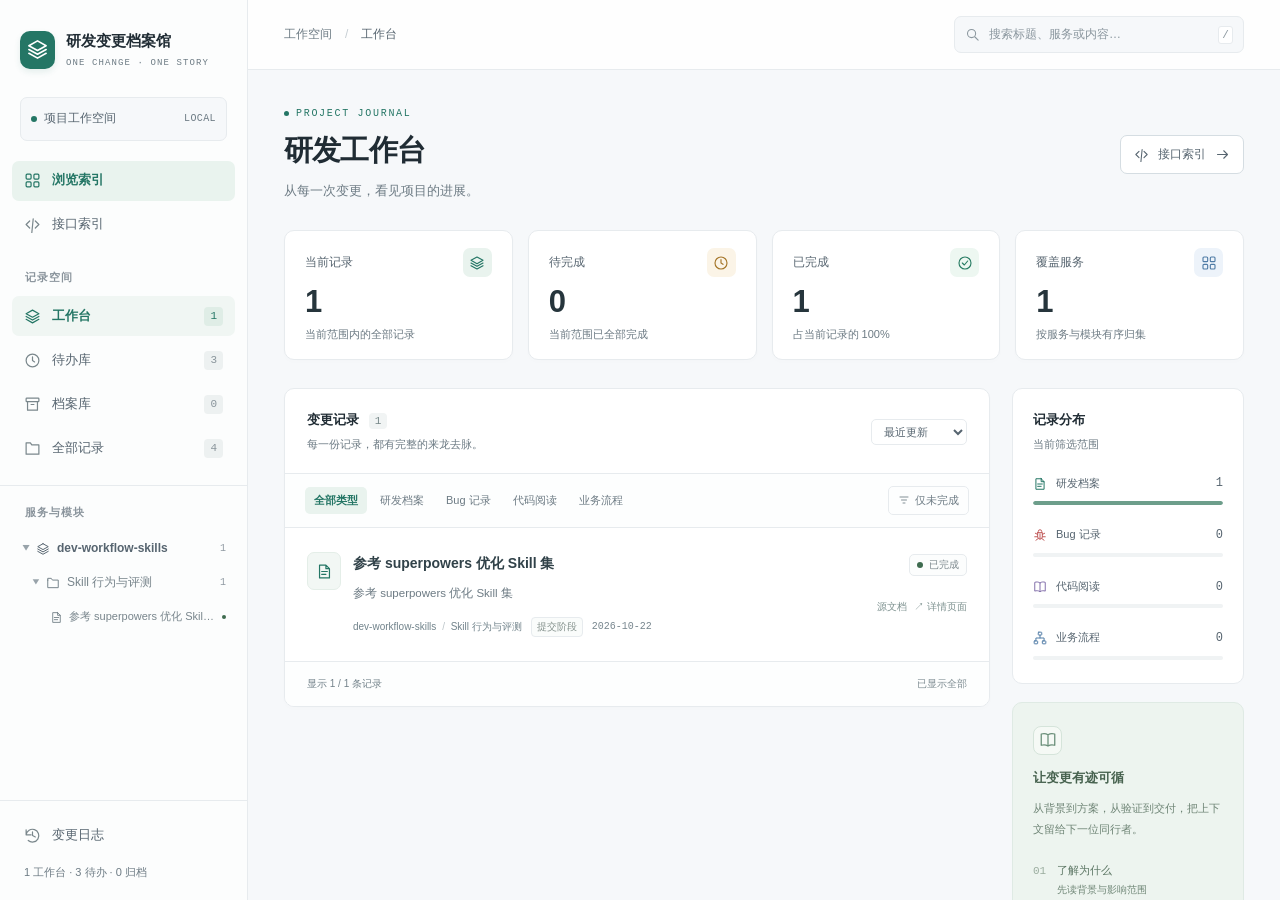
==== commit 6ad3bca2: "修复看板写入与文档检查的审阅问题并补回归用例 - board-add：未显式给 summary 的更新从合并详情重推摘要，不再退化为标题或最新 Review 摘要 - board-add：新增 req" ====
--- a/project-html/index.html
+++ b/project-html/index.html
@@ -7,7 +7,7 @@
   <title>研发变更档案馆</title>
   <script src="js/vendor/mermaid.min.js"></script>
   <script>if (typeof mermaid === 'undefined') document.write('<script src="https://cdn.jsdelivr.net/npm/mermaid@10/dist/mermaid.min.js"><\/script>');</script>
-  <link rel="stylesheet" href="css/board.css?v=30">
+  <link rel="stylesheet" href="css/board.css?v=36">
 </head>
 <body>
 <a class="skip-link" href="#main">跳转到主要内容</a>
@@ -46,6 +46,6 @@
   <main class="main" id="main" tabindex="-1"></main>
 </div>
 <script src="data/changes.js"></script>
-<script src="js/board.js?v=30"></script>
+<script src="js/board.js?v=36"></script>
 </body>
 </html>
--- a/project-html/css/board.css
+++ b/project-html/css/board.css
@@ -203,7 +203,7 @@
 .tag.clickable { border: 1px dashed #becdc6; }
 .tag.clickable:hover { box-shadow: 0 0 0 3px #24766508; }
 .t-新功能, .t-status-已验证, .t-业务流, .m-GET { color: var(--blue); background: var(--blue-soft); }
-.t-Bug修复, .t-P0, .t-P1, .t-status-未修复, .m-DELETE, .a-删除 { color: var(--red); background: var(--red-soft); }
+.t-Bug修复, .t-缺陷, .t-P0, .t-P1, .t-status-未修复, .m-DELETE, .a-删除 { color: var(--red); background: var(--red-soft); }
 .t-重构, .t-status-已完成, .t-status-已修复, .m-POST, .a-新增 { color: var(--green); background: var(--green-soft); }
 .t-性能优化, .t-代码审查, .t-P2, .t-status-进行中, .t-status-修复中, .m-PUT, .a-修改 { color: var(--amber); background: var(--amber-soft); }
 .t-设计, .t-代码阅读, .m-PATCH { color: var(--purple); background: var(--purple-soft); }
@@ -271,6 +271,20 @@
 .delivery-overview { display: grid; grid-template-columns: repeat(2, minmax(0, 1fr)); gap: 16px; margin: 26px 0 34px; }
 .delivery-card { padding: 22px 24px; border: 1px solid var(--line); border-radius: 10px; background: white; min-width: 0; }
 .delivery-card-label { color: #82a18f; font: 11px/1.7 var(--sans); margin-bottom: 10px; }.delivery-card h2 { font-size: 18px; font-weight: 600; margin-bottom: 12px; }.delivery-card p { font-size: 13px; color: var(--ink-soft); line-height: 1.95; }.delivery-empty { color: var(--ink-faint) !important; }
+.delivery-card.is-empty { background: var(--panel-soft); border-style: dashed; }.delivery-card.is-empty h2 { font-size: 14px; color: var(--ink-faint); margin-bottom: 0; }
+.delivery-id { font-family: var(--mono); color: var(--ink-faint); letter-spacing: 0; }
+.confirm-banner { display: flex; flex-wrap: wrap; align-items: baseline; gap: 6px 12px; margin: 22px 0 0; padding: 13px 16px; border: 1px solid #f3d3bd; border-left: 3px solid #c2410c; border-radius: 8px; background: #fff7f0; font-size: 13px; color: #8a3a12; }.confirm-banner strong { font-weight: 650; }
+.delivery-brief { border-color: #d6e6dd; box-shadow: var(--shadow-soft); }.qb-alert .qb-v { color: #9a3412; font-weight: 500; }
+.scope-block { margin: 4px 0 10px; }.scope-note { padding: 3px 9px; font-size: 12px; border-radius: 5px; background: var(--blue-soft); color: var(--blue); }
+.mermaid-wrap { position: relative; }.diagram-zoom { position: absolute; top: 10px; right: 10px; padding: 4px 10px; border: 1px solid var(--line-strong); border-radius: 6px; background: white; color: var(--accent); font: 12px/1.6 var(--sans); cursor: pointer; }.diagram-zoom:hover, .diagram-zoom:focus-visible { background: var(--accent-soft); }
+.diagram-overlay { position: fixed; inset: 0; z-index: 1000; display: flex; padding: 3vh 3vw; background: #1b262cb3; }
+.diagram-panel { display: flex; flex-direction: column; width: 100%; background: white; border-radius: 10px; overflow: hidden; box-shadow: var(--shadow); }
+.diagram-bar { display: flex; flex-wrap: wrap; align-items: center; justify-content: space-between; gap: 10px; padding: 11px 16px; border-bottom: 1px solid var(--line); font-size: 13px; }.diagram-bar span { display: flex; gap: 6px; }
+.diagram-bar button { min-width: 34px; padding: 4px 10px; border: 1px solid var(--line-strong); border-radius: 6px; background: white; color: var(--ink); cursor: pointer; font: 12px/1.6 var(--sans); }.diagram-bar button:hover { background: var(--paper-deep); }
+.diagram-stage { flex: 1; overflow: auto; padding: 24px; text-align: center; }
+.confirm-panel { padding: 19px 20px 20px; border: 1px solid #f3d3bd; border-radius: 10px; background: #fff7f0; }.confirm-panel h2 { display: flex; align-items: center; gap: 8px; }
+.confirm-item { display: grid; gap: 2px; width: 100%; margin-top: 10px; padding: 10px 12px; border: 1px solid #f1dccd; border-radius: 7px; background: white; text-align: left; cursor: pointer; font: inherit; }.confirm-item:hover, .confirm-item:focus-visible { border-color: #c2410c; }.confirm-item strong { font-size: 13px; font-weight: 600; color: var(--ink); }.confirm-item span { font-size: 11px; color: var(--ink-faint); }
+.t-status-待确认 { color: #c2410c; background: #fff1e6; }
 .delivery-callout { border-left: 2px solid #b8d2c3; padding-left: 12px; margin-top: 18px; font-size: 12px; line-height: 1.9; color: var(--ink-soft); }.delivery-callout b { display: block; margin-bottom: 3px; font-weight: 500; color: var(--accent); }
 .review-event-head { display: flex; flex-wrap: wrap; align-items: baseline; justify-content: space-between; gap: 10px; margin-bottom: 10px; }.review-event-head > div { display: flex; align-items: center; gap: 8px; }.review-event-head strong { font-size: 13px; font-weight: 600; }.review-mode { font: 10px/1.7 var(--mono); padding: 2px 5px; border: 1px solid var(--line); color: var(--accent); border-radius: 4px; }.review-date { font: 11px var(--mono); color: var(--ink-faint); }
 .finding-list { margin-top: 12px; }.finding-row { display: grid; grid-template-columns: 50px minmax(0, 1fr) auto; gap: 7px; padding: 9px 0; border-top: 1px solid var(--line); font-size: 12px; }.finding-id { color: var(--accent); font-family: var(--mono); }.finding-state { color: var(--ink-faint); font-size: 11px; }.finding-fixed .finding-state, .finding-closed .finding-state { color: var(--green); }
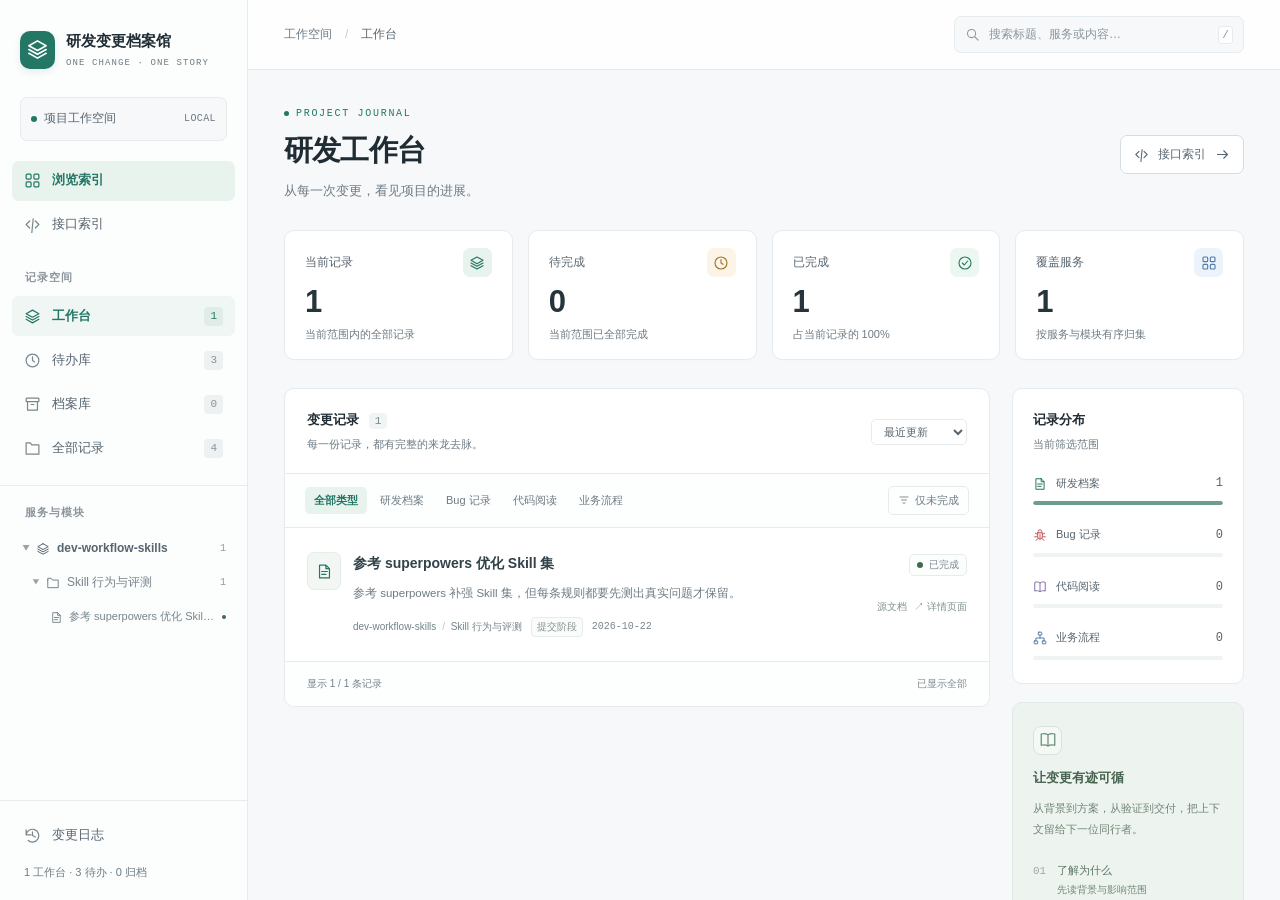
==== commit 02d0766b: "看板外壳同步可回滚并与发布互斥，status 识别同版本内容漂移 - board-bootstrap sync 先暂存再逐个替换，失败时恢复备份、删除新建文件，初始化失败整体移除，输出 BOARD_S" ====
--- a/project-html/index.html
+++ b/project-html/index.html
@@ -7,7 +7,7 @@
   <title>研发变更档案馆</title>
   <script src="js/vendor/mermaid.min.js"></script>
   <script>if (typeof mermaid === 'undefined') document.write('<script src="https://cdn.jsdelivr.net/npm/mermaid@10/dist/mermaid.min.js"><\/script>');</script>
-  <link rel="stylesheet" href="css/board.css?v=36">
+  <link rel="stylesheet" href="css/board.css?v=38">
 </head>
 <body>
 <a class="skip-link" href="#main">跳转到主要内容</a>
@@ -46,6 +46,6 @@
   <main class="main" id="main" tabindex="-1"></main>
 </div>
 <script src="data/changes.js"></script>
-<script src="js/board.js?v=36"></script>
+<script src="js/board.js?v=38"></script>
 </body>
 </html>
